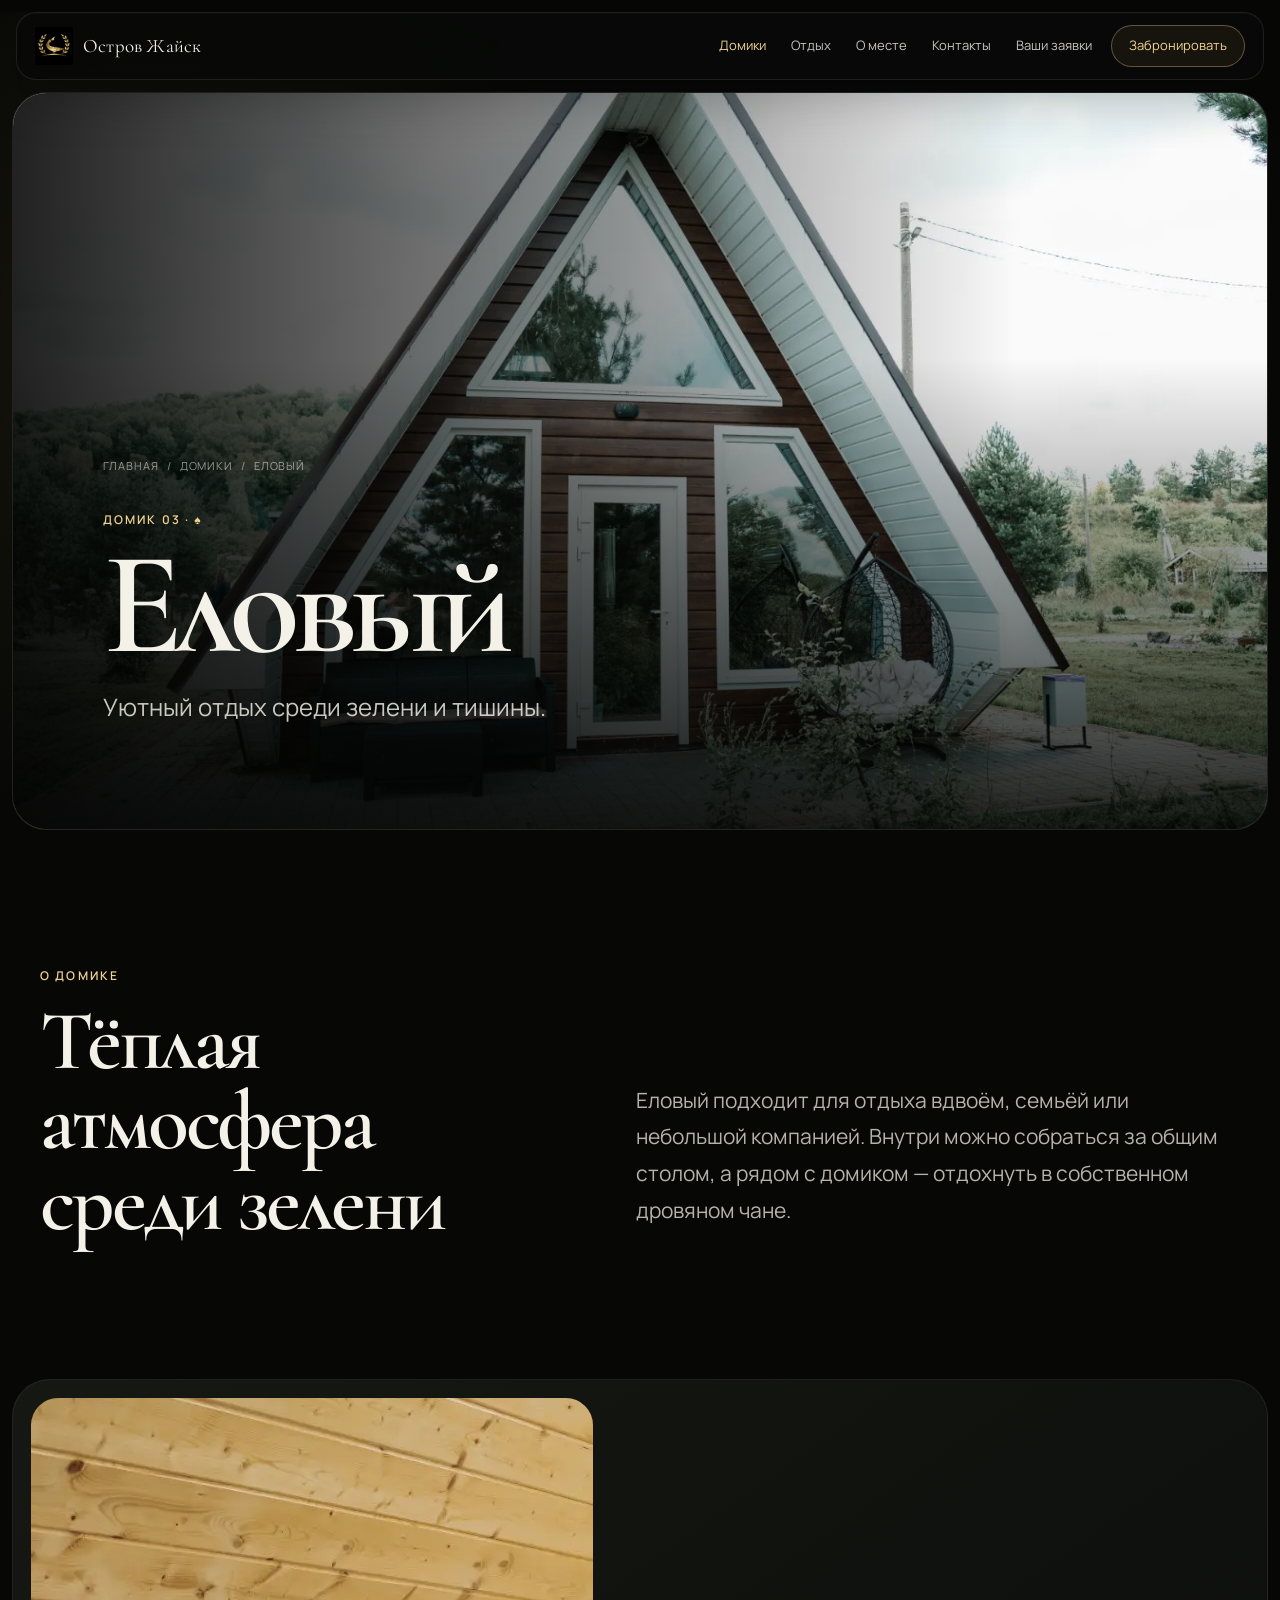
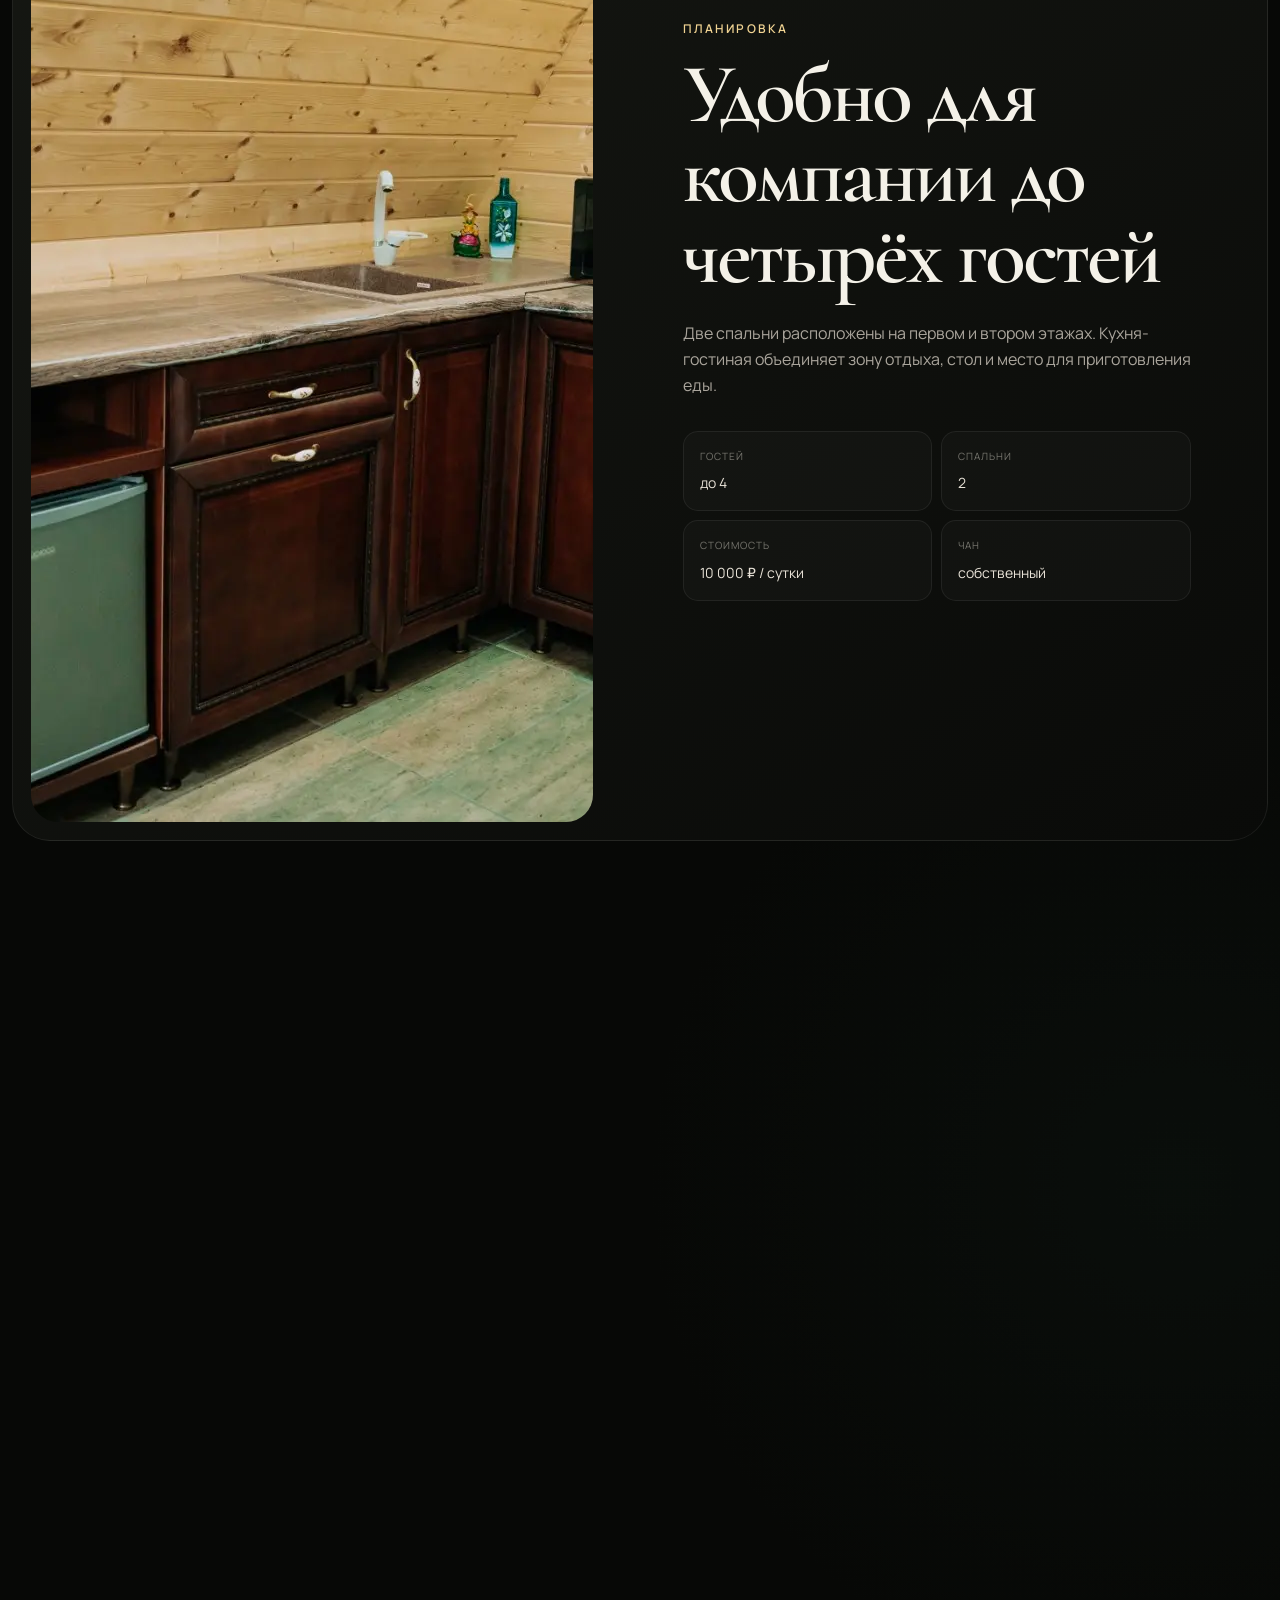
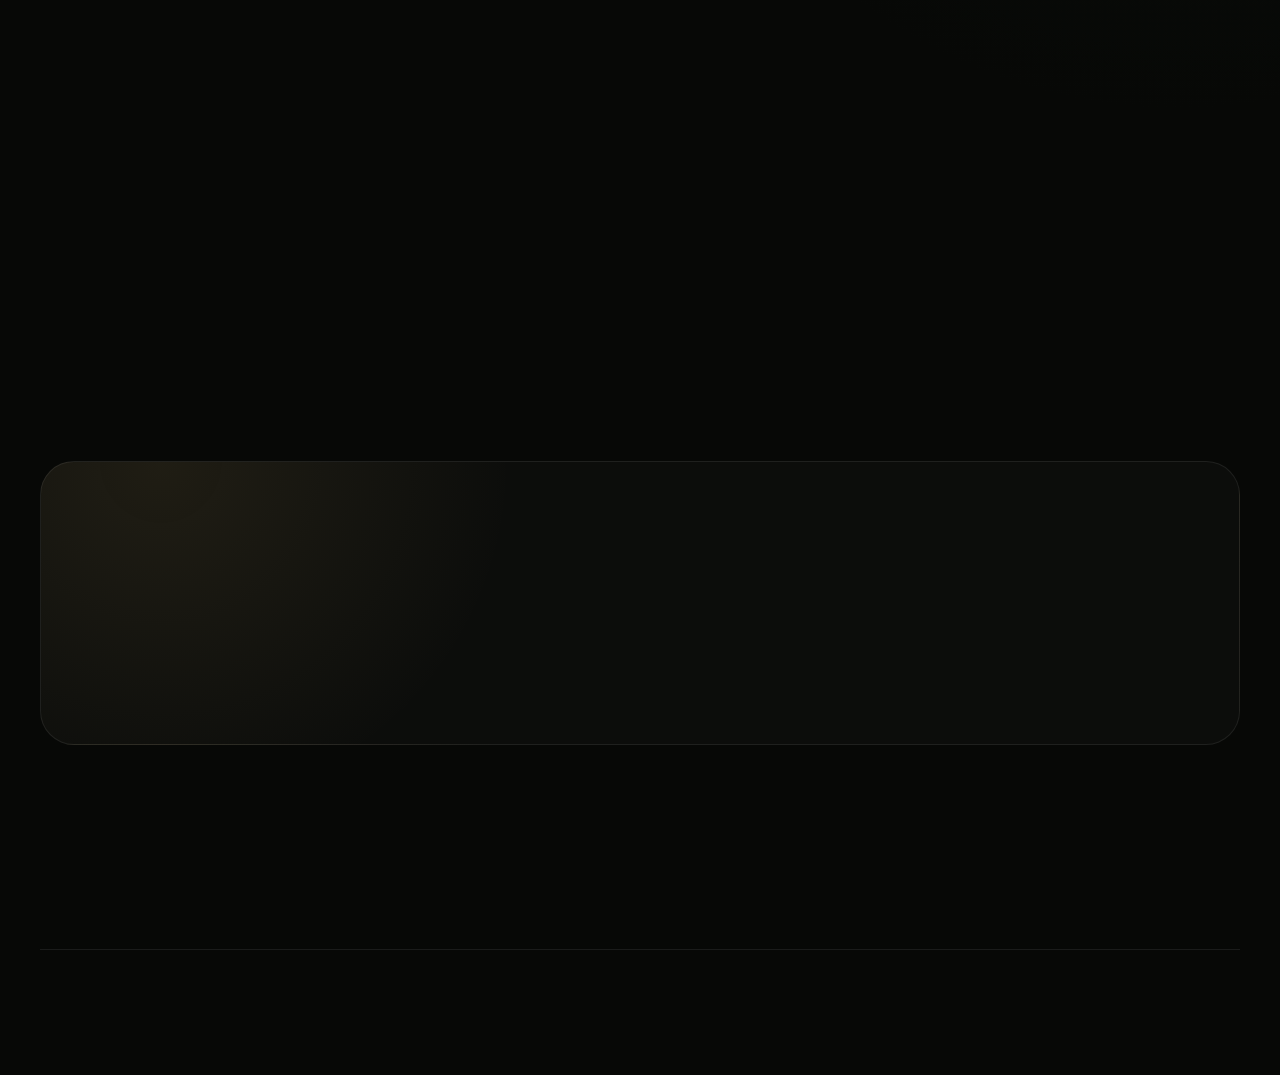
==== house-elovy.html @ b8808593 "Curate final property photo collection" ====
<!DOCTYPE html>
<html lang="ru">

<head>
  <!-- Google Tag Manager -->
  <script>
    (function(w,d,s,l,i){w[l]=w[l]||[];w[l].push({'gtm.start':
    new Date().getTime(),event:'gtm.js'});var f=d.getElementsByTagName(s)[0],
    j=d.createElement(s),dl=l!='dataLayer'?'&l='+l:'';j.async=true;j.src=
    'https://www.googletagmanager.com/gtm.js?id='+i+dl;f.parentNode.insertBefore(j,f);
    })(window,document,'script','dataLayer','GTM-5MGHRWXW');
  </script>
  <!-- End Google Tag Manager -->

  <meta charset="utf-8">
  <meta name="viewport" content="width=device-width, initial-scale=1">
  <meta name="theme-color" content="#070806">
  <meta name="description" content="Домик Еловый в Острове Жайск: фотографии, планировка, оснащение и заявка на бронирование.">
  <meta name="robots" content="index, follow, max-image-preview:large">
  <link rel="canonical" href="https://www.xn--80admnftapige.xn--p1ai/house-elovy.html">
  <link rel="icon" href="favicon.ico" sizes="any">
  <link rel="apple-touch-icon" href="assets/apple-touch-icon.png">
  <meta property="og:locale" content="ru_RU">
  <meta property="og:type" content="website">
  <meta property="og:site_name" content="Остров Жайск">
  <meta property="og:title" content="Домик Еловый — Остров Жайск">
  <meta property="og:description" content="Уютный отдых среди зелени и тишины.">
  <meta property="og:url" content="https://www.xn--80admnftapige.xn--p1ai/house-elovy.html">
  <meta property="og:image" content="https://www.xn--80admnftapige.xn--p1ai/assets/aframe-front-new.webp">
  <script>document.documentElement.classList.add('js');</script>
  <title>Домик Еловый — Остров Жайск</title>
  <link rel="stylesheet" href="styles.css?v=17">
</head>

<body class="house-page house-page-elovy">
  <!-- Google Tag Manager (noscript) -->
  <noscript><iframe src="https://www.googletagmanager.com/ns.html?id=GTM-5MGHRWXW"
    height="0" width="0" style="display:none;visibility:hidden" title="Google Tag Manager"></iframe></noscript>
  <!-- End Google Tag Manager (noscript) -->

  <a class="skip-link" href="#houseContent">Перейти к описанию</a>

  <header class="topbar">
    <a class="brand" href="index.html"><img src="assets/logo.webp" alt=""><span>Остров Жайск</span></a>
    <button class="menu" type="button" aria-label="Открыть меню" aria-expanded="false">☰</button>
    <nav aria-label="Основная навигация">
      <a class="nav-current" href="houses.html" aria-current="page">Домики</a>
      <a href="index.html#rest">Отдых</a>
      <a href="index.html#about">О месте</a>
      <a href="index.html#contacts">Контакты</a>
      <a href="requests.html">Ваши заявки</a>
      <a class="nav-cta" href="index.html?house=Еловый#booking">Забронировать</a>
    </nav>
  </header>

  <main id="houseContent" class="subpage-main">
    <section class="house-detail-hero">
      <img
        src="assets/aframe-front-new.webp"
        alt="Домик A-frame на территории базы отдыха"
        width="1536"
        height="1024"
        decoding="async"
        fetchpriority="high"
      >
      <div class="house-detail-shade"></div>
      <div class="house-detail-heading reveal">
        <nav class="breadcrumbs" aria-label="Хлебные крошки">
          <a href="index.html">Главная</a><span>/</span><a href="houses.html">Домики</a><span>/</span><span>Еловый</span>
        </nav>
        <p class="eyebrow">Домик 03 · ♠</p>
        <h1>Еловый</h1>
        <p>Уютный отдых среди зелени и тишины.</p>
      </div>
    </section>

    <section class="section house-detail-intro reveal">
      <div><p class="eyebrow">О домике</p><h2>Тёплая атмосфера среди зелени</h2></div>
      <p>
        Еловый подходит для отдыха вдвоём, семьёй или небольшой компанией.
        Внутри можно собраться за общим столом, а рядом с домиком — отдохнуть
        в собственном дровяном чане.
      </p>
    </section>

    <section class="section house-detail-layout">
      <img
        class="reveal"
        src="assets/kitchen-new.webp"
        alt="Кухня домика с деревянной отделкой"
        width="1536"
        height="1024"
        loading="lazy"
        decoding="async"
      >
      <div class="reveal">
        <p class="eyebrow">Планировка</p>
        <h2>Удобно для компании до четырёх гостей</h2>
        <p>Две спальни расположены на первом и втором этажах. Кухня-гостиная объединяет зону отдыха, стол и место для приготовления еды.</p>
        <dl class="house-facts">
          <div><dt>Гостей</dt><dd>до 4</dd></div>
          <div><dt>Спальни</dt><dd>2</dd></div>
          <div><dt>Стоимость</dt><dd>10 000 ₽ / сутки</dd></div>
          <div><dt>Чан</dt><dd>собственный</dd></div>
        </dl>
      </div>
    </section>

    <section class="section house-equipment reveal">
      <div class="house-section-heading"><p class="eyebrow">Оснащение</p><h2>Всё необходимое внутри</h2></div>
      <ul class="equipment-grid">
        <li>Душ и туалет</li><li>Горячая вода</li><li>Wi‑Fi</li><li>Телевизор</li>
        <li>Холодильник</li><li>Плита</li><li>Микроволновка</li><li>Посуда и приборы</li>
      </ul>
    </section>

    <section class="section house-mini-gallery reveal" aria-label="Фотографии домика и отдыха">
      <figure><img src="assets/hanging-chair-terrace-new.webp" alt="Подвесное кресло на террасе домика" width="1536" height="1024" loading="lazy" decoding="async"></figure>
      <figure><img src="assets/bathroom-pro.webp" alt="Душ в домике" width="853" height="1280" loading="lazy" decoding="async"></figure>
      <figure><img src="assets/barbecue-pro.webp" alt="Мангальная зона в беседке" width="1536" height="1024" loading="lazy" decoding="async"></figure>
    </section>

    <section class="section house-detail-booking reveal">
      <div><p class="eyebrow">Бронирование</p><h2>Выбрать Еловый</h2><p>Укажите даты — администратор проверит доступность и свяжется с вами.</p></div>
      <a class="button gold" href="index.html?house=Еловый#booking">Оставить заявку</a>
    </section>

    <nav class="section house-next" aria-label="Другие домики">
      <a href="house-oksky.html">← Окский</a>
      <a href="houses.html">Все домики →</a>
    </nav>
  </main>

  <footer>
    <div class="brand"><img src="assets/logo.webp" alt=""><span>Остров Жайск</span></div>
    <a href="tel:+79200540303">+7&nbsp;920&nbsp;054&#8209;03&#8209;03</a>
  </footer>
  <script src="script.js?v=14"></script>
</body>

</html>
---- styles.css ----
@font-face {
  font-family: "Cormorant Garamond";
  font-style: normal;
  font-weight: 400 700;
  font-display: swap;
  src: url("assets/fonts/cormorant-garamond-cyrillic.woff2") format("woff2");
  unicode-range: U+0301, U+0400-045F, U+0490-0491, U+04B0-04B1, U+2116;
}

@font-face {
  font-family: "Cormorant Garamond";
  font-style: normal;
  font-weight: 400 700;
  font-display: swap;
  src: url("assets/fonts/cormorant-garamond-latin.woff2") format("woff2");
  unicode-range: U+0000-00FF, U+0131, U+0152-0153, U+02BB-02BC,
    U+02C6, U+02DA, U+02DC, U+0304, U+0308, U+0329,
    U+2000-206F, U+20AC, U+2122, U+2191, U+2193,
    U+2212, U+2215, U+FEFF, U+FFFD;
}

@font-face {
  font-family: "Manrope";
  font-style: normal;
  font-weight: 400 700;
  font-display: swap;
  src: url("assets/fonts/manrope-cyrillic.woff2") format("woff2");
  unicode-range: U+0301, U+0400-045F, U+0490-0491, U+04B0-04B1, U+2116;
}

@font-face {
  font-family: "Manrope";
  font-style: normal;
  font-weight: 400 700;
  font-display: swap;
  src: url("assets/fonts/manrope-latin.woff2") format("woff2");
  unicode-range: U+0000-00FF, U+0131, U+0152-0153, U+02BB-02BC,
    U+02C6, U+02DA, U+02DC, U+0304, U+0308, U+0329,
    U+2000-206F, U+20AC, U+2122, U+2191, U+2193,
    U+2212, U+2215, U+FEFF, U+FFFD;
}

:root {
  --bg: #070806;
  --bg-soft: #0b0c0a;
  --panel: #11120f;
  --panel-2: #171814;

  --text: #f4f1e8;
  --muted: #aaa89f;

  --gold: #caa75f;
  --gold-light: #f0d392;

  --line: rgba(230, 199, 134, 0.18);

  --max: 1200px;

  --radius: 28px;
}


* {
  box-sizing: border-box;
}


html {
  scroll-behavior: smooth;
  background: var(--bg);
  width: 100%;
  min-width: 0;
}


body {

  margin: 0;

  width: 100%;

  min-width: 0;

  background: var(--bg);

  color: var(--text);

  font-family:
    "Manrope",
    sans-serif;

  line-height: 1.65;

  overflow-x: hidden;

}


main {

  display: block;

  width: 100%;

  min-width: 0;

}


img {

  display: block;

  max-width: 100%;

}


a {

  color: inherit;

  text-decoration: none;

}


button,
input,
select,
textarea {

  font: inherit;

}


/* =========================
   ЗАГОЛОВКИ
   ========================= */


h1,
h2,
h3 {

  margin: 0;

  font-family:
    "Cormorant Garamond",
    serif;

  font-weight: 600;

  line-height: 0.96;

}


h1 {

  font-size:
    clamp(
      64px,
      11vw,
      150px
    );

  letter-spacing:
    -0.045em;

}


h2 {

  font-size:
    clamp(
      44px,
      7vw,
      84px
    );

  letter-spacing:
    -0.035em;

  margin-bottom:
    24px;

}


h3 {

  font-size:
    38px;

}


p {

  margin:
    0 0 18px;

}


.eyebrow {

  margin-bottom:
    15px;

  color:
    var(--gold-light);

  text-transform:
    uppercase;

  letter-spacing:
    0.18em;

  font-size:
    12px;

  font-weight:
    600;

}


/* =========================
   КНОПКИ
   ========================= */


.button {

  display:
    inline-flex;

  justify-content:
    center;

  align-items:
    center;

  min-height:
    52px;

  padding:
    0 26px;

  border:
    1px solid transparent;

  border-radius:
    999px;

  text-transform:
    uppercase;

  letter-spacing:
    0.09em;

  font-size:
    12px;

  font-weight:
    600;

  cursor:
    pointer;

  transition:
    transform 0.25s ease,
    background 0.25s ease,
    border-color 0.25s ease;

}


.button:hover {

  transform:
    translateY(-2px);

}


.button.gold {

  color:
    #090909;

  background:
    linear-gradient(
      135deg,
      var(--gold-light),
      var(--gold)
    );

}


.button.outline {

  border-color:
    rgba(
      213,
      169,
      82,
      0.65
    );

  color:
    var(--gold-light);

}


.button.outline:hover {

  background:
    rgba(
      213,
      169,
      82,
      0.08
    );

}


/* =========================
   ВЕРХНЕЕ МЕНЮ
   ========================= */


.topbar {

  position:
    sticky;

  top:
    0;

  z-index:
    50;

  width:
    100%;

  height:
    76px;

  padding:
    0
    max(
      22px,
      calc(
        (100vw - var(--max)) / 2
      )
    );

  display:
    flex;

  align-items:
    center;

  justify-content:
    space-between;

  gap:
    24px;

  background:
    rgba(
      5,
      5,
      5,
      0.74
    );

  border-bottom:
    1px solid
    rgba(
      255,
      255,
      255,
      0.06
    );

  backdrop-filter:
    blur(18px);

  -webkit-backdrop-filter:
    blur(18px);

}


.brand {

  display:
    flex;

  align-items:
    center;

  gap:
    12px;

  font-family:
    "Cormorant Garamond",
    serif;

  font-size:
    20px;

}


.brand img {

  width:
    42px;

  height:
    42px;

  object-fit:
    contain;

}


.topbar nav {

  display:
    flex;

  align-items:
    center;

  gap:
    27px;

}


.topbar nav a {

  color:
    #d7d2ca;

  font-size:
    13px;

}


.nav-cta {

  padding:
    10px 18px;

  border:
    1px solid
    var(--line);

  border-radius:
    999px;

  color:
    var(--gold-light)
    !important;

}


.menu {

  display:
    none;

  border:
    0;

  background:
    transparent;

  color:
    #fff;

  font-size:
    26px;

}


/* =========================
   БОЛЬШАЯ ФОТОГРАФИЯ
   ========================= */


.hero {

  position:
    relative;

  width:
    100%;

  min-height:
    100vh;

  min-height:
    100svh;

  display:
    flex;

  align-items:
    flex-end;

  overflow:
    hidden;

  isolation:
    isolate;

}


.hero-bg {

  position:
    absolute;

  inset:
    0;

  z-index:
    0;

  background:
    url(
      "assets/aframe-front-new.webp"
    )
    center 56%
    /
    cover
    no-repeat;

  transform:
    none;

}


.hero-shade {

  position:
    absolute;

  inset:
    0;

  z-index:
    1;

  pointer-events:
    none;

  background:

    linear-gradient(
      to top,
      rgba(
        0,
        0,
        0,
        0.94
      )
      0%,

      rgba(
        0,
        0,
        0,
        0.30
      )
      58%,

      rgba(
        0,
        0,
        0,
        0.55
      )
      100%
    ),

    radial-gradient(
      circle at 60% 35%,
      transparent
      0%,

      rgba(
        0,
        0,
        0,
        0.25
      )
      58%,

      rgba(
        0,
        0,
        0,
        0.75
      )
      100%
    );

}


.hero-content {

  position:
    relative;

  z-index:
    2;

  width:
    min(
      var(--max),
      calc(
        100% - 44px
      )
    );

  margin:
    0 auto;

  padding:
    120px 0 90px;

  text-align:
    left;

}


.hero-logo {

  width:
    150px;

  margin-bottom:
    28px;

  filter:
    drop-shadow(
      0
      18px
      40px
      rgba(
        0,
        0,
        0,
        0.45
      )
    );

}


.lead {

  max-width:
    650px;

  margin:
    24px 0 34px;

  color:
    #dedad2;

  font-size:
    clamp(
      17px,
      2vw,
      22px
    );

}


/* =========================
   ОСНОВНЫЕ СЕКЦИИ
   ========================= */


.section {

  width:
    min(
      var(--max),
      calc(
        100% - 44px
      )
    );

  margin:
    0 auto;

  padding:
    120px 0;

}


.section-lead,
.intro > p:not(.eyebrow) {

  max-width:
    800px;

  color:
    #bdb8af;

  font-size:
    18px;

}


.dark {

  width:
    100%;

  max-width:
    none;

  padding-left:
    max(
      22px,
      calc(
        (100vw - var(--max)) / 2
      )
    );

  padding-right:
    max(
      22px,
      calc(
        (100vw - var(--max)) / 2
      )
    );

  background:
    #080808;

}


/* =========================
   ЦИФРЫ
   ========================= */


.facts {

  margin-top:
    55px;

  display:
    grid;

  grid-template-columns:
    repeat(
      4,
      1fr
    );

  border-top:
    1px solid
    var(--line);

  border-bottom:
    1px solid
    var(--line);

}


.facts span {

  padding:
    26px 20px;

  display:
    flex;

  flex-direction:
    column;

  color:
    var(--muted);

  border-right:
    1px solid
    var(--line);

  font-size:
    13px;

}


.facts span:last-child {

  border-right:
    0;

}


.facts b {

  color:
    var(--gold-light);

  font-family:
    "Cormorant Garamond",
    serif;

  font-size:
    30px;

  font-weight:
    600;

}


/* =========================
   КАРТОЧКИ ДОМИКОВ
   ========================= */


.cards {

  margin-top:
    48px;

  display:
    grid;

  grid-template-columns:
    repeat(
      3,
      1fr
    );

  gap:
    20px;

}


.house-card {

  overflow:
    hidden;

  border:
    1px solid
    rgba(
      255,
      255,
      255,
      0.08
    );

  border-radius:
    var(--radius);

  background:
    linear-gradient(
      180deg,
      #141414,
      #0d0d0d
    );

  box-shadow:
    0
    30px
    70px
    rgba(
      0,
      0,
      0,
      0.22
    );

}


.card-photo {

  aspect-ratio:
    4 / 3;

  overflow:
    hidden;

}


.card-photo img {

  width:
    100%;

  height:
    100%;

  object-fit:
    cover;

  transition:
    transform
    0.8s
    cubic-bezier(
      0.2,
      0.75,
      0.2,
      1
    );

}


.house-card:hover
.card-photo img {

  transform:
    scale(1.035);

}


.card-body {

  padding:
    28px;

}


.card-body p,
.card-body li {

  color:
    #aaa59c;

}


.card-body ul {

  padding:
    0;

  margin:
    23px 0;

  list-style:
    none;

}


.card-body li {

  padding:
    7px 0;

  border-bottom:
    1px solid
    rgba(
      255,
      255,
      255,
      0.055
    );

  font-size:
    13px;

}


.symbol {

  color:
    var(--gold);

  font-size:
    24px;

}


.price {

  margin:
    24px 0 20px;

  color:
    var(--gold-light);

  font-size:
    25px;

  font-family:
    "Cormorant Garamond",
    serif;

}


.price small {

  color:
    #888;

  font-family:
    "Manrope",
    sans-serif;

  font-size:
    11px;

}


.photo-note {

  margin-top:
    25px;

  color:
    #706d67;

  font-size:
    12px;

}


/* =========================
   ВНУТРИ ДОМИКА
   ========================= */


.split {

  display:
    grid;

  grid-template-columns:
    1fr 1fr;

  gap:
    70px;

  align-items:
    center;

}


.split > img {

  width:
    100%;

  min-height:
    530px;

  object-fit:
    cover;

  border-radius:
    var(--radius);

}


.amenities {

  display:
    flex;

  flex-wrap:
    wrap;

  gap:
    9px;

  margin-top:
    30px;

}


.amenities span {

  padding:
    10px 13px;

  color:
    #c6c1b8;

  border:
    1px solid
    rgba(
      255,
      255,
      255,
      0.09
    );

  border-radius:
    999px;

  font-size:
    12px;

}


/* =========================
   ОТДЫХ
   ========================= */


.rest {

  width:
    100%;

  max-width:
    none;

  padding-left:
    max(
      22px,
      calc(
        (100vw - var(--max)) / 2
      )
    );

  padding-right:
    max(
      22px,
      calc(
        (100vw - var(--max)) / 2
      )
    );

  background:
    #0a0a0a;

}


.feature-grid {

  display:
    grid;

  grid-template-columns:
    repeat(
      2,
      1fr
    );

  gap:
    20px;

  margin-top:
    48px;

}


.feature-grid article {

  padding-bottom:
    24px;

}


.feature-grid img,
.placeholder {

  width:
    100%;

  aspect-ratio:
    16 / 9;

  object-fit:
    cover;

  margin-bottom:
    20px;

  border-radius:
    var(--radius);

}


.placeholder {

  display:
    grid;

  place-items:
    center;

  background:

    radial-gradient(
      circle at 50% 20%,
      rgba(
        213,
        169,
        82,
        0.13
      ),
      transparent
      45%
    ),

    linear-gradient(
      145deg,
      #181818,
      #0d0d0d
    );

  border:
    1px solid
    rgba(
      255,
      255,
      255,
      0.06
    );

  color:
    rgba(
      213,
      169,
      82,
      0.42
    );

  font-family:
    "Cormorant Garamond",
    serif;

  font-size:
    54px;

  letter-spacing:
    0.15em;

}


.feature-grid h3 {

  font-size:
    34px;

}


.feature-grid p {

  color:
    #99948c;

}


/* =========================
   О МЕСТЕ
   ========================= */


.story {

  text-align:
    center;

  max-width:
    900px;

}


.story p:not(.eyebrow) {

  color:
    #aaa59c;

  font-size:
    18px;

}


/* =========================
   БРОНИРОВАНИЕ
   ========================= */


#booking {

  scroll-margin-top:
    96px;

}


.booking {

  display:
    grid;

  grid-template-columns:
    0.8fr 1.2fr;

  gap:
    75px;

  align-items:
    start;

}


.booking-copy {

  position:
    sticky;

  top:
    120px;

}


.booking-copy p {

  color:
    #aaa59c;

}


.booking-counter {

  display:
    inline-grid;

  gap:
    5px;

  min-width:
    min(100%, 285px);

  margin-top:
    22px;

  padding:
    20px 22px;

  overflow:
    hidden;

  border:
    1px solid rgba(202, 167, 95, 0.2);

  border-radius:
    20px;

  background:
    linear-gradient(
      145deg,
      rgba(202, 167, 95, 0.1),
      rgba(255, 255, 255, 0.025)
    );

  box-shadow:
    inset 0 1px 0 rgba(255, 255, 255, 0.035);

}


.booking-counter-label,
.booking-counter-note {

  color:
    #918d84;

  font-size:
    12px;

  line-height:
    1.45;

}


.booking-counter-label {

  color:
    #c9c4ba;

  font-weight:
    600;

  letter-spacing:
    0.09em;

  text-transform:
    uppercase;

}


.booking-counter strong {

  color:
    var(--gold-light);

  font-family:
    Georgia,
    "Times New Roman",
    serif;

  font-size:
    clamp(38px, 5vw, 52px);

  font-weight:
    400;

  font-variant-numeric:
    tabular-nums;

  letter-spacing:
    -0.035em;

  line-height:
    1;

  transition:
    transform 0.25s ease,
    color 0.25s ease;

}


.booking-counter.is-updated strong {

  color:
    #fff1bd;

  transform:
    translateY(-2px) scale(1.025);

}


/* Золотая гравировка, которая покрывается медной патиной. */
.oxidation-ornament {

  position:
    fixed;

  z-index:
    1200;

  width:
    118px;

  height:
    118px;

  color:
    #e4bd63;

  pointer-events:
    none;

  transform-origin:
    center;

  animation:
    oxidation-bloom 1.15s cubic-bezier(0.2, 0.72, 0.2, 1) forwards;

}


.oxidation-ornament svg {

  width:
    100%;

  height:
    100%;

  overflow:
    visible;

  filter:
    drop-shadow(0 0 8px currentColor);

  transform:
    rotate(-10deg);

  animation:
    oxidation-turn 1.15s ease-out forwards;

}


.oxidation-ring,
.oxidation-leaf,
.oxidation-curl {

  fill:
    none;

  stroke:
    currentColor;

  stroke-linecap:
    round;

  stroke-linejoin:
    round;

  vector-effect:
    non-scaling-stroke;

}


.oxidation-ring {

  stroke-width:
    0.9;

  stroke-dasharray:
    5 5;

}


.oxidation-ring-inner {

  stroke-dasharray:
    2 4;

}


.oxidation-leaf {

  stroke-width:
    1.15;

}


.oxidation-leaf path:first-child {

  fill:
    currentColor;

  fill-opacity:
    0.1;

}


.oxidation-curl {

  stroke-width:
    1.25;

  stroke-dasharray:
    42;

  stroke-dashoffset:
    42;

  animation:
    oxidation-carve 0.75s 0.08s ease-out forwards;

}


.oxidation-core {

  fill:
    currentColor;

}


@keyframes oxidation-bloom {

  0% {
    opacity: 0;
    color: #e8c56f;
    transform: translate(-50%, -50%) scale(0.28);
  }

  28% {
    opacity: 0.92;
    color: #edcf7c;
  }

  62% {
    opacity: 0.82;
    color: #a4a263;
  }

  82% {
    opacity: 0.58;
    color: #4e8b76;
  }

  100% {
    opacity: 0;
    color: #2f7467;
    transform: translate(-50%, -50%) scale(1.18);
  }

}


@keyframes oxidation-turn {

  from {
    transform: rotate(-12deg);
  }

  to {
    transform: rotate(7deg);
  }

}


@keyframes oxidation-carve {

  to {
    stroke-dashoffset: 0;
  }

}


.booking form {

  padding:
    32px;

  border-radius:
    var(--radius);

  background:
    linear-gradient(
      180deg,
      #141414,
      #0d0d0d
    );

  border:
    1px solid
    rgba(
      255,
      255,
      255,
      0.08
    );

}


label {

  display:
    block;

  margin-bottom:
    16px;

  color:
    #c2bdb5;

  font-size:
    12px;

}


input,
select,
textarea {

  width:
    100%;

  margin-top:
    8px;

  padding:
    14px 15px;

  color:
    #fff;

  background:
    #080808;

  border:
    1px solid
    rgba(
      255,
      255,
      255,
      0.12
    );

  border-radius:
    12px;

  outline:
    none;

}


input:focus,
select:focus,
textarea:focus {

  border-color:
    rgba(
      213,
      169,
      82,
      0.75
    );

  box-shadow:
    0
    0
    0
    3px
    rgba(
      213,
      169,
      82,
      0.08
    );

}


@property --field-angle {
  syntax: "<angle>";
  inherits: false;
  initial-value: 0deg;
}


.booking .form-field {
  min-width: 0;
  margin-bottom: 16px;
}


.booking .form-field > label {
  margin: 0 0 8px;
}


.field-frame {
  position: relative;
  display: block;
  min-width: 0;
  padding: 1px;
  border-radius: 15px;
  background: rgba(255, 255, 255, 0.12);
  isolation: isolate;
  transition:
    background 0.28s ease,
    box-shadow 0.28s ease;
}


.field-frame::after {
  content: "";
  position: absolute;
  z-index: 3;
  inset: -1px;
  padding: 2px;
  pointer-events: none;
  border-radius: 16px;
  opacity: 0;
  background:
    conic-gradient(
      from var(--field-angle),
      transparent 0 64%,
      #f0d392 72%,
      #d5a952 79%,
      #6fa893 88%,
      #2f7467 94%,
      transparent 100%
    );
  -webkit-mask:
    linear-gradient(#000 0 0) content-box,
    linear-gradient(#000 0 0);
  -webkit-mask-composite: xor;
  mask-composite: exclude;
}


.field-frame.is-tracing::after {
  animation:
    field-border-trace
    1.05s
    cubic-bezier(0.18, 0.72, 0.22, 1)
    forwards;
}


.field-frame:focus-within {
  background:
    linear-gradient(
      120deg,
      rgba(222, 180, 92, 0.96),
      rgba(47, 116, 103, 0.96)
    );
  box-shadow:
    0 0 0 3px rgba(47, 116, 103, 0.11),
    0 12px 32px rgba(0, 0, 0, 0.16);
}


.booking .field-frame > input,
.booking .field-frame > select,
.booking .field-frame > textarea {
  position: relative;
  z-index: 1;
  margin-top: 0;
  border: 0;
  border-radius: 14px;
  outline: 0;
  box-shadow: none;
  background: #080908;
}


.booking .field-frame > input:focus,
.booking .field-frame > select:focus,
.booking .field-frame > textarea:focus {
  border: 0;
  outline: 0;
  box-shadow: none;
  background: #0a0c0a;
}


.field-frame-date > input {
  padding-right: 62px;
  color-scheme: dark;
  cursor: pointer;
}


.field-frame-date input::-webkit-calendar-picker-indicator {
  width: 0;
  margin: 0;
  padding: 0;
  opacity: 0;
  pointer-events: none;
}


.date-picker-button {
  position: absolute;
  z-index: 4;
  top: 50%;
  right: 7px;
  display: grid;
  width: 40px;
  height: 40px;
  padding: 0;
  place-items: center;
  color: var(--gold-light);
  border: 1px solid rgba(213, 169, 82, 0.22);
  border-radius: 11px;
  background: rgba(213, 169, 82, 0.07);
  transform: translateY(-50%);
  cursor: pointer;
  transition:
    color 0.2s ease,
    border-color 0.2s ease,
    background 0.2s ease;
}


.date-picker-button:hover,
.date-picker-button:focus-visible {
  color: #a8d5c5;
  border-color: rgba(87, 155, 132, 0.55);
  background: rgba(47, 116, 103, 0.17);
  outline: none;
}


.date-picker-icon {
  position: relative;
  display: block;
  width: 17px;
  height: 16px;
  border: 1.5px solid currentColor;
  border-radius: 4px;
}


.date-picker-icon::before {
  content: "";
  position: absolute;
  top: 4px;
  right: -1.5px;
  left: -1.5px;
  border-top: 1.5px solid currentColor;
}


.date-picker-icon::after {
  content: "";
  position: absolute;
  top: -4px;
  left: 3px;
  width: 7px;
  height: 5px;
  border-right: 1.5px solid currentColor;
  border-left: 1.5px solid currentColor;
}


@keyframes field-border-trace {
  0% {
    --field-angle: 0deg;
    opacity: 0;
  }

  14% {
    opacity: 1;
  }

  82% {
    opacity: 1;
  }

  100% {
    --field-angle: 360deg;
    opacity: 0;
  }
}


.form-row {

  display:
    grid;

  grid-template-columns:
    1fr 1fr;

  gap:
    14px;

}


.total {

  display:
    grid;

  grid-template-columns:
    1fr auto;

  align-items:
    end;

  margin:
    23px 0;

  padding:
    19px 0;

  border-top:
    1px solid
    var(--line);

  border-bottom:
    1px solid
    var(--line);

}


.total span {

  color:
    #aaa59c;

}


.total strong {

  color:
    var(--gold-light);

  font-size:
    27px;

}


.total small {

  grid-column:
    2;

  color:
    #777;

  text-align:
    right;

}


.booking .button {

  width:
    100%;

}


.status {

  min-height:
    20px;

  margin:
    16px 0 0;

  color:
    #c7c2b8;

  font-size:
    13px;

}


.status a {

  color:
    var(--gold-light);

}


/* =========================
   КОНТАКТЫ
   ========================= */


.contacts {

  text-align:
    center;

}


.phone {

  display:
    inline-block;

  margin:
    15px 0;

  color:
    var(--gold-light);

  font-family:
    "Cormorant Garamond",
    serif;

  font-size:
    clamp(
      32px,
      5vw,
      58px
    );

}


.muted {

  color:
    #777;

}


/* =========================
   ПОДВАЛ
   ========================= */


footer {

  width:
    min(
      var(--max),
      calc(
        100% - 44px
      )
    );

  margin:
    0 auto;

  padding:
    35px 0 55px;

  display:
    flex;

  align-items:
    center;

  justify-content:
    space-between;

  border-top:
    1px solid
    rgba(
      255,
      255,
      255,
      0.08
    );

  color:
    #777;

}


/* =========================
   ПОЯВЛЕНИЕ ИЗ ТЕМНОТЫ
   ========================= */


.js .reveal {

  opacity:
    0;

  transform:
    translateY(34px);

  transition:

    opacity
    1s
    cubic-bezier(
      0.2,
      0.75,
      0.2,
      1
    ),

    transform
    0.8s
    cubic-bezier(
      0.2,
      0.75,
      0.2,
      1
    );

}


.js .reveal.is-visible {

  opacity:
    1;

  transform:
    translateY(0);

}


/* =========================
   МОБИЛЬНАЯ ВЕРСИЯ
   ========================= */


@media
(max-width: 900px) {


  .topbar nav {

    position:
      absolute;

    top:
      76px;

    left:
      0;

    right:
      0;

    padding:
      22px;

    display:
      none;

    flex-direction:
      column;

    align-items:
      stretch;

    background:
      rgba(
        5,
        5,
        5,
        0.97
      );

    border-bottom:
      1px solid
      rgba(
        255,
        255,
        255,
        0.08
      );

  }


  .topbar nav.open {

    display:
      flex;

  }


  .menu {

    display:
      block;

  }


  .hero-content {

    padding-bottom:
      70px;

  }


  .facts {

    grid-template-columns:
      1fr 1fr;

  }


  .facts span:nth-child(2) {

    border-right:
      0;

  }


  .facts span:nth-child(-n+2) {

    border-bottom:
      1px solid
      var(--line);

  }


  .cards {

    grid-template-columns:
      1fr;

  }


  .split,
  .booking {

    grid-template-columns:
      1fr;

    gap:
      40px;

  }


  .split > img {

    min-height:
      0;

  }


  .booking-copy {

    position:
      static;

  }


  .feature-grid {

    grid-template-columns:
      1fr;

  }

}


/* =========================
   ТЕЛЕФОН
   ========================= */


@media
(max-width: 600px) {


  .section {

    width:
      min(
        calc(
          100% - 30px
        ),
        var(--max)
      );

    padding:
      82px 0;

  }


  .dark,
  .rest {

    padding-left:
      15px;

    padding-right:
      15px;

  }


  .hero-content {

    width:
      calc(
        100% - 30px
      );

  }


  .hero-logo {

    width:
      112px;

  }


  h1 {

    font-size:
      clamp(
        52px,
        16vw,
        72px
      );

  }


  h2 {

    font-size:
      clamp(
        38px,
        12vw,
        48px
      );

  }


  .facts {

    grid-template-columns:
      1fr 1fr;

  }


  .facts span {

    padding:
      20px 12px;

  }


  .card-body {

    padding:
      24px 20px;

  }


  .form-row {

    grid-template-columns:
      1fr;

    gap:
      0;

  }


  .booking form {

    padding:
      22px 18px;

  }


  footer {

    width:
      calc(
        100% - 30px
      );

    gap:
      20px;

    flex-wrap:
      wrap;

  }

}


/* =========================
   ВАШИ ЗАЯВКИ
   ========================= */


.nav-current {

  color:
    var(--gold-light)
    !important;

}


.requests-page {

  min-height:
    100vh;

  background:
    radial-gradient(
      circle at 50% 0%,
      rgba(213, 169, 82, 0.08),
      transparent 34%
    ),
    var(--bg);

}


.requests-main {

  min-height:
    calc(100vh - 76px);

}


.requests-section {

  padding-top:
    clamp(72px, 10vw, 128px);

}


.requests-heading {

  max-width:
    820px;

}


.requests-page h1 {

  margin-bottom:
    26px;

  font-size:
    clamp(56px, 10vw, 108px);

}


.requests-lead {

  max-width:
    720px;

  color:
    #bdb8af;

  font-size:
    clamp(16px, 2vw, 20px);

}


.requests-list {

  display:
    grid;

  gap:
    20px;

  margin-top:
    48px;

}


.request-card,
.requests-empty {

  padding:
    clamp(24px, 4vw, 40px);

  border:
    1px solid
    rgba(255, 255, 255, 0.08);

  border-radius:
    var(--radius);

  background:
    linear-gradient(
      145deg,
      rgba(22, 22, 22, 0.98),
      rgba(11, 11, 11, 0.98)
    );

  box-shadow:
    0 30px 70px
    rgba(0, 0, 0, 0.22);

}


.request-card-head {

  display:
    flex;

  align-items:
    center;

  justify-content:
    space-between;

  gap:
    20px;

  margin-bottom:
    24px;

}


.request-card-head time {

  color:
    #77736c;

  font-size:
    12px;

}


.request-status {

  display:
    inline-flex;

  align-items:
    center;

  gap:
    9px;

  color:
    var(--gold-light);

  text-transform:
    uppercase;

  letter-spacing:
    0.12em;

  font-size:
    11px;

}


.request-status-dot {

  width:
    8px;

  height:
    8px;

  border-radius:
    50%;

  background:
    var(--gold);

  box-shadow:
    0 0 18px
    rgba(213, 169, 82, 0.78);

}


.request-card h2,
.requests-empty h2 {

  margin-bottom:
    24px;

  font-size:
    clamp(38px, 6vw, 58px);

}


.request-details {

  display:
    grid;

  grid-template-columns:
    repeat(4, minmax(0, 1fr));

  gap:
    10px;

  margin:
    0;

}


.request-details div {

  min-width:
    0;

  padding:
    16px;

  border:
    1px solid
    rgba(255, 255, 255, 0.06);

  border-radius:
    14px;

  background:
    rgba(255, 255, 255, 0.025);

}


.request-details dt {

  margin-bottom:
    7px;

  color:
    #77736c;

  text-transform:
    uppercase;

  letter-spacing:
    0.1em;

  font-size:
    10px;

}


.request-details dd {

  margin:
    0;

  color:
    #e7e1d7;

  font-size:
    14px;

  overflow-wrap:
    anywhere;

}


.request-note {

  margin:
    24px 0 0;

  padding-top:
    22px;

  border-top:
    1px solid
    rgba(255, 255, 255, 0.07);

  color:
    #bdb8af;

}


.requests-empty {

  text-align:
    center;

}


.requests-empty p {

  max-width:
    560px;

  margin:
    0 auto 28px;

  color:
    #aaa59c;

}


.requests-noscript {

  margin-top:
    28px;

  color:
    #aaa59c;

}


@media
(max-width: 900px) {

  .request-details {

    grid-template-columns:
      repeat(2, minmax(0, 1fr));

  }

}


@media
(max-width: 600px) {

  .requests-section {

    padding-top:
      64px;

  }


  .requests-list {

    margin-top:
      34px;

  }


  .request-card-head {

    align-items:
      flex-start;

    flex-direction:
      column;

    gap:
      8px;

  }


  .request-details {

    grid-template-columns:
      1fr;

  }

}


/* =========================
   ЕСЛИ АНИМАЦИИ ОТКЛЮЧЕНЫ
   ========================= */


@media
(prefers-reduced-motion: reduce) {


  html {

    scroll-behavior:
      auto;

  }


  .js .reveal {
    opacity: 1;
    transform: none;
    filter: none;
    transition: none;
  }

  .js .reveal.is-visible {
    opacity: 1;
  }

  }

/* =========================
   СОВРЕМЕННОЕ ОБНОВЛЕНИЕ
   ========================= */


::selection {
  color: #080806;
  background: var(--gold-light);
}


body {
  background:
    radial-gradient(
      circle at 10% 18%,
      rgba(202, 167, 95, 0.055),
      transparent 24rem
    ),
    radial-gradient(
      circle at 92% 68%,
      rgba(93, 113, 76, 0.07),
      transparent 30rem
    ),
    var(--bg);
}


main > .section,
footer {
  content-visibility: auto;
  contain-intrinsic-size: auto 900px;
}


.skip-link {
  position: fixed;
  z-index: 1000;
  top: 12px;
  left: 12px;
  padding: 11px 16px;
  color: #090a07;
  background: var(--gold-light);
  border-radius: 999px;
  font-size: 12px;
  font-weight: 700;
  transform: translateY(-160%);
  transition: transform 0.2s ease;
}


.skip-link:focus {
  transform: translateY(0);
}


:focus-visible {
  outline: 2px solid var(--gold-light);
  outline-offset: 4px;
}


.topbar {
  top: 12px;
  width: min(calc(100% - 24px), calc(var(--max) + 48px));
  height: 68px;
  margin: 12px auto 0;
  padding: 0 18px;
  border: 1px solid rgba(255, 255, 255, 0.09);
  border-radius: 20px;
  background: rgba(9, 10, 8, 0.76);
  box-shadow:
    0 18px 50px rgba(0, 0, 0, 0.24),
    inset 0 1px 0 rgba(255, 255, 255, 0.025);
  backdrop-filter: blur(22px) saturate(125%);
  -webkit-backdrop-filter: blur(22px) saturate(125%);
}


.topbar .brand {
  gap: 10px;
  white-space: nowrap;
}


.topbar .brand img {
  width: 38px;
  height: 38px;
}


.topbar .brand span {
  font-size: 19px;
  letter-spacing: 0.01em;
}


.topbar nav {
  gap: 3px;
}


.topbar nav a {
  padding: 9px 11px;
  border-radius: 999px;
  color: #c7c5bd;
  transition:
    color 0.2s ease,
    background 0.2s ease;
}


.topbar nav a:hover {
  color: #fffaf0;
  background: rgba(255, 255, 255, 0.055);
}


.topbar .nav-cta {
  margin-left: 5px;
  padding-inline: 17px;
  border-color: rgba(240, 211, 146, 0.34);
  background: rgba(202, 167, 95, 0.08);
}


.hero {
  width: min(calc(100% - 24px), 1500px);
  min-height: calc(100svh - 104px);
  margin: 12px auto 0;
  border: 1px solid rgba(255, 255, 255, 0.07);
  border-radius: 34px;
  box-shadow: 0 34px 100px rgba(0, 0, 0, 0.32);
}


.hero::after {
  content: "";
  position: absolute;
  inset: 0;
  z-index: 3;
  pointer-events: none;
  border-radius: inherit;
  box-shadow: inset 0 0 0 1px rgba(255, 255, 255, 0.025);
}


.hero-shade {
  background:
    linear-gradient(
      90deg,
      rgba(4, 5, 4, 0.9) 0%,
      rgba(4, 5, 4, 0.52) 45%,
      rgba(4, 5, 4, 0.12) 74%
    ),
    linear-gradient(
      to top,
      rgba(2, 3, 2, 0.82) 0%,
      transparent 62%
    );
}


.hero-content {
  width: min(calc(100% - 64px), var(--max));
  padding: 110px 0 72px;
}


.hero-logo {
  width: 124px;
  margin-bottom: 24px;
}


.hero h1 {
  max-width: 820px;
  text-wrap: balance;
}


.lead {
  max-width: 540px;
  color: rgba(244, 241, 232, 0.82);
  text-wrap: balance;
}


.button {
  min-height: 54px;
  padding-inline: 27px;
  border-radius: 16px;
  letter-spacing: 0.075em;
  box-shadow: none;
  transition:
    transform 0.25s ease,
    box-shadow 0.25s ease,
    background 0.25s ease,
    border-color 0.25s ease;
}


.button:hover {
  transform: translateY(-2px);
}


.button.gold {
  background:
    linear-gradient(135deg, #f4dda6, #c29b50);
  box-shadow: 0 14px 34px rgba(194, 155, 80, 0.16);
}


.button.gold:hover {
  box-shadow: 0 18px 42px rgba(194, 155, 80, 0.24);
}


.section {
  padding: 136px 0;
}


.intro.section {
  display: grid;
  grid-template-columns: minmax(0, 0.82fr) minmax(0, 1.18fr);
  column-gap: clamp(44px, 8vw, 110px);
  align-items: end;
}


.intro.section .eyebrow,
.intro.section h2 {
  grid-column: 1;
}


.intro.section .section-lead {
  grid-column: 2;
  grid-row: 1 / span 2;
  align-self: end;
  margin-bottom: 26px;
}


.intro.section .facts {
  grid-column: 1 / -1;
}


.facts {
  gap: 10px;
  border: 0;
}


.facts span {
  min-height: 116px;
  justify-content: center;
  padding: 22px;
  border: 1px solid rgba(255, 255, 255, 0.065);
  border-radius: 20px;
  background:
    linear-gradient(145deg, rgba(255, 255, 255, 0.038), rgba(255, 255, 255, 0.012));
}


.facts span:last-child {
  border-right: 1px solid rgba(255, 255, 255, 0.065);
}


.facts b {
  margin-bottom: 2px;
  font-size: 34px;
}


.dark,
.rest {
  position: relative;
  border-top: 1px solid rgba(255, 255, 255, 0.055);
  border-bottom: 1px solid rgba(255, 255, 255, 0.055);
  background:
    radial-gradient(circle at 82% 8%, rgba(202, 167, 95, 0.06), transparent 28rem),
    #090a08;
}


.cards {
  gap: 16px;
}


.house-card {
  position: relative;
  border-color: rgba(255, 255, 255, 0.075);
  border-radius: 30px;
  background:
    linear-gradient(160deg, rgba(25, 27, 22, 0.98), rgba(12, 13, 11, 0.98));
  box-shadow: 0 24px 70px rgba(0, 0, 0, 0.2);
  transition:
    border-color 0.3s ease,
    box-shadow 0.3s ease;
}


.house-card:hover {
  border-color: rgba(240, 211, 146, 0.22);
  box-shadow: 0 34px 90px rgba(0, 0, 0, 0.3);
}


.card-photo {
  margin: 10px 10px 0;
  aspect-ratio: 5 / 4;
  border-radius: 21px;
}


.card-body {
  padding: 28px 30px 30px;
}


.card-body h3 {
  margin-top: 4px;
  font-size: clamp(38px, 4vw, 48px);
}


.card-body li {
  display: flex;
  align-items: center;
  gap: 8px;
  border-bottom-color: rgba(255, 255, 255, 0.045);
}


.card-body li::before {
  content: "";
  width: 4px;
  height: 4px;
  flex: 0 0 auto;
  border-radius: 50%;
  background: var(--gold);
}


.split.section {
  width: min(calc(100% - 24px), calc(var(--max) + 84px));
  margin-block: 72px;
  padding: 18px 18px 18px clamp(34px, 6vw, 78px);
  gap: clamp(38px, 7vw, 90px);
  border: 1px solid rgba(255, 255, 255, 0.075);
  border-radius: 38px;
  background:
    linear-gradient(145deg, rgba(23, 25, 20, 0.94), rgba(10, 11, 9, 0.96));
  box-shadow: 0 34px 100px rgba(0, 0, 0, 0.22);
}


.split > div {
  padding-block: 34px;
}


.split > img {
  min-height: 600px;
  border-radius: 27px;
}


.amenities {
  gap: 7px;
}


.amenities span {
  border-color: rgba(255, 255, 255, 0.075);
  background: rgba(255, 255, 255, 0.025);
}


.feature-grid {
  grid-template-columns: minmax(0, 1.28fr) minmax(280px, 0.72fr);
  grid-template-rows: repeat(3, auto);
  gap: 0 clamp(36px, 7vw, 96px);
  align-items: stretch;
}


.feature-grid article {
  padding-bottom: 0;
}


.feature-grid article:first-child {
  grid-row: 1 / 4;
  padding: 12px 12px 30px;
  border: 1px solid rgba(255, 255, 255, 0.075);
  border-radius: 30px;
  background: rgba(255, 255, 255, 0.025);
}


.feature-grid article:first-child h3,
.feature-grid article:first-child p {
  margin-inline: 18px;
}


.feature-grid article:not(:first-child) {
  display: flex;
  flex-direction: column;
  justify-content: center;
  min-height: 176px;
  padding: 26px 4px;
  border-top: 1px solid rgba(255, 255, 255, 0.08);
}


.feature-grid article:not(:first-child) .placeholder {
  display: none;
}


.feature-grid img {
  aspect-ratio: 4 / 3;
  margin-bottom: 26px;
  border-radius: 21px;
}


.feature-grid h3 {
  margin-bottom: 9px;
  font-size: clamp(32px, 4vw, 42px);
}


.feature-grid p {
  max-width: 540px;
  margin-bottom: 0;
}


.feature-grid article.feature-compact {
  display: grid;
  grid-template-columns: clamp(112px, 13vw, 164px) minmax(0, 1fr);
  gap: clamp(16px, 2.5vw, 25px);
  align-items: center;
  justify-content: initial;
  min-height: 182px;
  padding: 22px 4px;
}


.feature-grid article.feature-compact > img {
  width: 100%;
  height: 128px;
  margin: 0;
  object-fit: cover;
  border-radius: 18px;
}


.feature-grid article.feature-compact h3 {
  font-size: clamp(28px, 3vw, 38px);
}


.feature-grid article.feature-compact p {
  color: #aaa59c;
  font-size: 14px;
  line-height: 1.65;
}


.photo-story {
  width: min(calc(100% - 24px), calc(var(--max) + 84px));
  padding-block: 132px;
}


.photo-story-heading {
  display: grid;
  grid-template-columns: minmax(0, 0.9fr) minmax(0, 1.1fr);
  align-items: end;
  gap: clamp(36px, 8vw, 112px);
  margin-bottom: 42px;
}


.photo-story-heading h2,
.photo-story-heading p {
  margin-bottom: 0;
}


.photo-story-heading > p {
  color: #aaa59c;
  font-size: clamp(16px, 1.8vw, 20px);
  line-height: 1.75;
}


.photo-story-grid {
  display: grid;
  grid-template-columns: repeat(3, minmax(0, 1fr));
  gap: 12px;
}


.photo-story-grid figure {
  position: relative;
  height: clamp(360px, 38vw, 520px);
  margin: 0;
  overflow: hidden;
  border: 1px solid rgba(255, 255, 255, 0.075);
  border-radius: 26px;
  background: #10110e;
}


.photo-story-grid .photo-story-wide {
  grid-column: 1 / -1;
  height: clamp(380px, 48vw, 650px);
}


.photo-story-grid figure::after {
  content: "";
  position: absolute;
  inset: 45% 0 0;
  z-index: 1;
  pointer-events: none;
  background: linear-gradient(to top, rgba(2, 3, 2, 0.82), transparent);
}


.photo-story-grid img {
  width: 100%;
  height: 100%;
  object-fit: cover;
  transition: transform 0.7s ease;
}


.photo-story-grid .photo-story-wide img {
  object-position: center 54%;
}


.photo-story-grid figure:nth-child(2) img {
  object-position: center 42%;
}


.photo-story-grid figure:hover img {
  transform: scale(1.025);
}


.photo-story-grid figcaption {
  position: absolute;
  z-index: 2;
  right: 24px;
  bottom: 22px;
  left: 24px;
  color: rgba(244, 241, 232, 0.9);
  font-size: 12px;
  letter-spacing: 0.08em;
  text-transform: uppercase;
}


.story {
  max-width: 980px;
  padding-block: 150px;
}


.story::before {
  content: "";
  display: block;
  width: 54px;
  height: 1px;
  margin: 0 auto 34px;
  background: var(--gold);
}


.booking.section {
  width: min(calc(100% - 24px), calc(var(--max) + 84px));
  margin-block: 72px;
  padding: clamp(28px, 5vw, 68px);
  gap: clamp(42px, 7vw, 90px);
  border: 1px solid rgba(255, 255, 255, 0.075);
  border-radius: 38px;
  background:
    radial-gradient(circle at 8% 8%, rgba(202, 167, 95, 0.08), transparent 22rem),
    linear-gradient(145deg, rgba(22, 24, 19, 0.97), rgba(9, 10, 8, 0.98));
  box-shadow: 0 34px 100px rgba(0, 0, 0, 0.24);
}


.booking form {
  padding: clamp(22px, 4vw, 38px);
  border-color: rgba(255, 255, 255, 0.075);
  border-radius: 27px;
  background: rgba(5, 6, 5, 0.48);
  box-shadow: inset 0 1px 0 rgba(255, 255, 255, 0.025);
}


input,
select,
textarea {
  min-height: 52px;
  border-color: rgba(255, 255, 255, 0.1);
  border-radius: 14px;
  background: rgba(5, 6, 5, 0.76);
  transition:
    border-color 0.2s ease,
    background 0.2s ease,
    box-shadow 0.2s ease;
}


textarea {
  min-height: 104px;
  resize: vertical;
}


input:hover,
select:hover,
textarea:hover {
  border-color: rgba(255, 255, 255, 0.18);
}


.total {
  padding: 18px;
  border: 1px solid rgba(255, 255, 255, 0.07);
  border-radius: 16px;
  background: rgba(255, 255, 255, 0.024);
}


@media (min-width: 901px) {
  .booking.section {
    grid-template-columns: minmax(300px, 0.72fr) minmax(560px, 1.28fr);
  }

  .booking form {
    width: 100%;
    max-width: 720px;
    justify-self: end;
  }

  .booking .form-row {
    gap: 18px;
  }
}


.contacts {
  width: min(calc(100% - 24px), var(--max));
  margin-block: 72px;
  padding: clamp(74px, 10vw, 128px) 24px;
  border: 1px solid rgba(255, 255, 255, 0.07);
  border-radius: 38px;
  background:
    radial-gradient(circle at 50% 0%, rgba(202, 167, 95, 0.09), transparent 28rem),
    rgba(255, 255, 255, 0.018);
}


.phone {
  transition: color 0.2s ease;
}


.phone:hover {
  color: #fff0c7;
}


footer {
  padding-top: 28px;
}


.requests-page {
  background:
    radial-gradient(circle at 20% 4%, rgba(202, 167, 95, 0.08), transparent 26rem),
    var(--bg);
}


.requests-section {
  padding-top: clamp(92px, 12vw, 150px);
}


.request-card,
.requests-empty {
  border-color: rgba(255, 255, 255, 0.075);
  border-radius: 30px;
  background:
    linear-gradient(145deg, rgba(23, 25, 20, 0.96), rgba(10, 11, 9, 0.98));
  box-shadow: 0 30px 90px rgba(0, 0, 0, 0.22);
}


.request-details div {
  border-color: rgba(255, 255, 255, 0.065);
  border-radius: 16px;
  background: rgba(255, 255, 255, 0.022);
}


@media (max-width: 900px) {
  .topbar {
    top: 8px;
    width: calc(100% - 16px);
    height: 64px;
    margin-top: 8px;
    padding-inline: 14px;
    border-radius: 18px;
  }

  .topbar nav {
    position: fixed;
    top: 80px;
    left: 8px;
    right: 8px;
    padding: 10px;
    gap: 3px;
    border: 1px solid rgba(255, 255, 255, 0.09);
    border-radius: 20px;
    background: rgba(9, 10, 8, 0.96);
    box-shadow: 0 26px 70px rgba(0, 0, 0, 0.38);
    backdrop-filter: blur(24px);
    -webkit-backdrop-filter: blur(24px);
  }

  .topbar nav a {
    padding: 12px 14px;
  }

  .topbar .nav-cta {
    margin: 4px 0 0;
    text-align: center;
  }

  .hero {
    width: calc(100% - 16px);
    min-height: calc(100svh - 88px);
    margin-top: 8px;
    border-radius: 26px;
  }

  .hero-content {
    width: calc(100% - 36px);
    padding: 100px 0 48px;
  }

  .hero-shade {
    background:
      linear-gradient(
        to top,
        rgba(2, 3, 2, 0.92) 0%,
        rgba(2, 3, 2, 0.42) 58%,
        rgba(2, 3, 2, 0.2) 100%
      );
  }

  .intro.section {
    grid-template-columns: 1fr;
  }

  .intro.section .eyebrow,
  .intro.section h2,
  .intro.section .section-lead,
  .intro.section .facts {
    grid-column: 1;
    grid-row: auto;
  }

  .intro.section .section-lead {
    margin-top: 4px;
  }

  .facts span:nth-child(2),
  .facts span:nth-child(-n+2) {
    border: 1px solid rgba(255, 255, 255, 0.065);
  }

  .split.section,
  .booking.section {
    width: calc(100% - 16px);
    margin-block: 50px;
    padding: 22px;
    border-radius: 30px;
  }

  .split > div {
    padding: 22px 8px 0;
  }

  .split > img {
    min-height: 0;
    max-height: 680px;
  }

  .feature-grid {
    grid-template-columns: 1fr;
    grid-template-rows: auto;
    gap: 14px;
  }

  .feature-grid article:first-child {
    grid-row: auto;
    margin-bottom: 12px;
  }

  .feature-grid article:not(:first-child) {
    min-height: 0;
    padding: 24px 4px;
  }

  .photo-story-heading {
    grid-template-columns: 1fr;
    gap: 18px;
  }
}


@media (max-width: 600px) {
  .topbar .brand img {
    width: 35px;
    height: 35px;
  }

  .topbar .brand span {
    font-size: 17px;
  }

  .menu {
    width: 44px;
    height: 44px;
    border: 1px solid rgba(255, 255, 255, 0.08);
    border-radius: 14px;
    font-size: 23px;
  }

  .hero {
    min-height: 82svh;
  }

  .hero-logo {
    width: 92px;
  }

  .section {
    width: calc(100% - 32px);
    padding-block: 92px;
  }

  .dark,
  .rest {
    padding-inline: 16px;
  }

  .facts {
    gap: 8px;
  }

  .facts span {
    min-height: 100px;
    padding: 16px;
    border-radius: 17px;
  }

  .cards {
    gap: 14px;
  }

  .house-card,
  .feature-grid article:first-child,
  .request-card,
  .requests-empty {
    border-radius: 24px;
  }

  .card-photo,
  .feature-grid img {
    border-radius: 17px;
  }

  .feature-grid article.feature-compact {
    grid-template-columns: 108px minmax(0, 1fr);
    gap: 14px;
    padding: 18px 2px;
  }

  .feature-grid article.feature-compact > img {
    height: 98px;
    border-radius: 15px;
  }

  .feature-grid article.feature-compact h3 {
    font-size: 27px;
  }

  .feature-grid article.feature-compact p {
    font-size: 13px;
    line-height: 1.55;
  }

  .card-body {
    padding: 24px 22px 26px;
  }

  .story {
    padding-block: 105px;
  }

  .photo-story {
    width: calc(100% - 16px);
    padding-block: 92px;
  }

  .photo-story-heading {
    padding-inline: 8px;
  }

  .photo-story-grid {
    grid-template-columns: 1fr;
    gap: 8px;
  }

  .photo-story-grid .photo-story-wide {
    grid-column: auto;
    height: 330px;
  }

  .photo-story-grid figure {
    height: 430px;
    border-radius: 22px;
  }

  .photo-story-grid figcaption {
    right: 18px;
    bottom: 18px;
    left: 18px;
  }

  .booking.section {
    padding: 18px;
  }

  .booking form {
    padding: 20px 16px;
    border-radius: 22px;
  }

  .booking-counter {
    width: 100%;
  }

  .contacts {
    width: calc(100% - 16px);
    margin-block: 48px;
    padding: 82px 18px;
    border-radius: 30px;
  }

  .request-details {
    gap: 8px;
  }
}

/* КОНЕЦ СОВРЕМЕННОГО ОБНОВЛЕНИЯ */


/* =========================
   КАТАЛОГ И СТРАНИЦЫ ДОМИКОВ
   ========================= */

[hidden] {
  display: none !important;
}

.form-privacy-note {
  margin: -3px 0 20px;
  color: #77766f;
  font-size: 11px;
  line-height: 1.55;
}

.home-houses-lead {
  max-width: 720px;
  color: #aaa59c;
}

.subpage-main {
  min-height: 75vh;
}

.houses-page,
.house-page {
  background:
    radial-gradient(circle at 12% 8%, rgba(202, 167, 95, 0.075), transparent 30rem),
    radial-gradient(circle at 92% 65%, rgba(52, 114, 91, 0.055), transparent 34rem),
    var(--bg);
}

.catalog-hero {
  max-width: 920px;
  padding-top: clamp(78px, 10vw, 138px);
  padding-bottom: 54px;
  text-align: center;
}

.catalog-hero h1,
.house-detail-heading h1 {
  margin-bottom: 20px;
  font-family: "Cormorant Garamond", serif;
  font-size: clamp(70px, 13vw, 146px);
  font-weight: 600;
  letter-spacing: -0.055em;
  line-height: 0.84;
}

.catalog-lead {
  max-width: 720px;
  margin: 0 auto;
  color: #b8b3aa;
  font-size: clamp(16px, 2vw, 20px);
  line-height: 1.75;
  text-wrap: balance;
}

.houses-catalog {
  width: min(calc(100% - 24px), calc(var(--max) + 84px));
  padding: 0 0 92px;
}

.houses-catalog-grid {
  display: grid;
  grid-template-columns: repeat(3, minmax(0, 1fr));
  gap: 16px;
}

.house-catalog-card {
  display: block;
  overflow: hidden;
  color: inherit;
  border: 1px solid rgba(255, 255, 255, 0.075);
  border-radius: 30px;
  background: linear-gradient(155deg, rgba(24, 26, 21, 0.98), rgba(9, 10, 8, 0.98));
  box-shadow: 0 26px 80px rgba(0, 0, 0, 0.22);
  transition: transform 0.35s ease, border-color 0.35s ease, box-shadow 0.35s ease;
}

.house-catalog-card:hover {
  transform: translateY(-7px);
  border-color: rgba(240, 211, 146, 0.25);
  box-shadow: 0 36px 100px rgba(0, 0, 0, 0.34);
}

.house-catalog-photo {
  position: relative;
  margin: 10px 10px 0;
  overflow: hidden;
  aspect-ratio: 4 / 5;
  border-radius: 21px;
}

.house-catalog-photo img {
  width: 100%;
  height: 100%;
  object-fit: cover;
  transition: transform 0.8s cubic-bezier(0.2, 0.75, 0.2, 1), filter 0.5s ease;
}

.house-catalog-photo-oksky img {
  object-position: 43% center;
}

.house-catalog-photo-elovy img {
  object-position: 70% center;
}

.house-catalog-card:hover img {
  transform: scale(1.035);
  filter: saturate(1.06);
}

.house-catalog-photo::after {
  content: "";
  position: absolute;
  inset: 0;
  background: linear-gradient(to top, rgba(4, 5, 4, 0.58), transparent 52%);
}

.house-catalog-symbol {
  position: absolute;
  z-index: 1;
  right: 20px;
  bottom: 16px;
  display: grid;
  width: 48px;
  height: 48px;
  place-items: center;
  color: var(--gold-light);
  border: 1px solid rgba(240, 211, 146, 0.34);
  border-radius: 50%;
  background: rgba(7, 8, 6, 0.56);
  backdrop-filter: blur(12px);
}

.house-catalog-copy {
  padding: 28px 30px 32px;
}

.house-catalog-copy h2 {
  margin-bottom: 10px;
  font-size: clamp(42px, 5vw, 56px);
}

.house-catalog-copy > p:not(.eyebrow) {
  min-height: 48px;
  color: #aaa59c;
}

.catalog-link {
  display: flex;
  align-items: center;
  justify-content: space-between;
  margin-top: 28px;
  padding-top: 18px;
  color: var(--gold-light);
  border-top: 1px solid rgba(255, 255, 255, 0.065);
  font-size: 12px;
  font-weight: 600;
  letter-spacing: 0.08em;
  text-transform: uppercase;
}

.catalog-booking,
.house-detail-booking {
  display: flex;
  align-items: center;
  justify-content: space-between;
  gap: 40px;
  width: min(calc(100% - 24px), var(--max));
  margin-bottom: 72px;
  padding: clamp(34px, 6vw, 70px);
  border: 1px solid rgba(255, 255, 255, 0.075);
  border-radius: 34px;
  background:
    radial-gradient(circle at 10% 0%, rgba(202, 167, 95, 0.1), transparent 22rem),
    rgba(255, 255, 255, 0.022);
}

.catalog-booking > div,
.house-detail-booking > div {
  max-width: 720px;
}

.catalog-booking h2,
.house-detail-booking h2 {
  margin-bottom: 12px;
  font-size: clamp(44px, 7vw, 72px);
}

.catalog-booking p:last-child,
.house-detail-booking p:last-child {
  margin-bottom: 0;
  color: #aaa59c;
}

.house-detail-hero {
  position: relative;
  isolation: isolate;
  width: min(calc(100% - 24px), 1500px);
  min-height: min(760px, 82svh);
  margin: 12px auto 0;
  overflow: hidden;
  border: 1px solid rgba(255, 255, 255, 0.075);
  border-radius: 34px;
  background: #111;
}

.house-detail-hero > img {
  position: absolute;
  z-index: 0;
  inset: 0;
  width: 100%;
  height: 100%;
  object-fit: cover;
}

.house-page-oksky .house-detail-hero > img {
  object-position: 43% center;
}

.house-page-elovy .house-detail-hero > img {
  object-position: 70% center;
}

.house-detail-shade {
  position: absolute;
  z-index: 1;
  inset: 0;
  pointer-events: none;
  background:
    linear-gradient(90deg, rgba(3, 4, 3, 0.88) 0%, rgba(3, 4, 3, 0.4) 50%, transparent 80%),
    linear-gradient(to top, rgba(3, 4, 3, 0.86), transparent 64%);
}

.house-detail-heading {
  position: absolute;
  z-index: 2;
  left: clamp(28px, 7vw, 112px);
  right: 28px;
  bottom: clamp(42px, 8vw, 104px);
  max-width: 900px;
}

.house-detail-heading > p:last-child {
  margin-bottom: 0;
  color: rgba(244, 241, 232, 0.82);
  font-size: clamp(17px, 2.2vw, 24px);
}

.breadcrumbs {
  display: flex;
  flex-wrap: wrap;
  gap: 8px;
  margin-bottom: 34px;
  color: rgba(244, 241, 232, 0.58);
  font-size: 11px;
  letter-spacing: 0.08em;
  text-transform: uppercase;
}

.breadcrumbs a:hover {
  color: var(--gold-light);
}

.house-detail-intro {
  display: grid;
  grid-template-columns: minmax(0, 0.9fr) minmax(0, 1.1fr);
  align-items: end;
  gap: clamp(40px, 8vw, 120px);
}

.house-detail-intro h2 {
  margin-bottom: 0;
}

.house-detail-intro > p {
  margin-bottom: 14px;
  color: #b6b2aa;
  font-size: clamp(17px, 2vw, 21px);
  line-height: 1.75;
}

.house-detail-layout {
  display: grid;
  grid-template-columns: minmax(0, 1.05fr) minmax(360px, 0.95fr);
  align-items: center;
  gap: clamp(38px, 7vw, 92px);
  width: min(calc(100% - 24px), calc(var(--max) + 84px));
  padding: 18px clamp(28px, 6vw, 76px) 18px 18px;
  border: 1px solid rgba(255, 255, 255, 0.075);
  border-radius: 38px;
  background: linear-gradient(145deg, rgba(23, 25, 20, 0.94), rgba(10, 11, 9, 0.96));
}

.house-detail-layout > img {
  width: 100%;
  min-height: 610px;
  object-fit: cover;
  border-radius: 27px;
}

.house-detail-layout p:not(.eyebrow) {
  color: #aaa59c;
}

.house-facts {
  display: grid;
  grid-template-columns: repeat(2, minmax(0, 1fr));
  gap: 9px;
  margin: 32px 0 0;
}

.house-facts div {
  padding: 16px;
  border: 1px solid rgba(255, 255, 255, 0.065);
  border-radius: 15px;
  background: rgba(255, 255, 255, 0.022);
}

.house-facts dt {
  margin-bottom: 7px;
  color: #77766f;
  font-size: 10px;
  letter-spacing: 0.1em;
  text-transform: uppercase;
}

.house-facts dd {
  margin: 0;
  color: #e8e2d7;
  font-size: 14px;
}

.house-equipment {
  display: grid;
  grid-template-columns: minmax(280px, 0.7fr) minmax(0, 1.3fr);
  gap: clamp(38px, 8vw, 112px);
  align-items: start;
}

.house-equipment h2 {
  margin-bottom: 0;
}

.equipment-grid {
  display: grid;
  grid-template-columns: repeat(2, minmax(0, 1fr));
  gap: 9px;
  margin: 0;
  padding: 0;
  list-style: none;
}

.equipment-grid li {
  position: relative;
  padding: 18px 18px 18px 42px;
  color: #cbc7bd;
  border: 1px solid rgba(255, 255, 255, 0.065);
  border-radius: 15px;
  background: rgba(255, 255, 255, 0.02);
}

.equipment-grid li::before {
  content: "";
  position: absolute;
  top: 50%;
  left: 20px;
  width: 6px;
  height: 6px;
  border: 1px solid var(--gold);
  transform: translateY(-50%) rotate(45deg);
}

.house-mini-gallery {
  display: grid;
  grid-template-columns: 1.25fr 0.75fr 0.75fr;
  gap: 12px;
  width: min(calc(100% - 24px), calc(var(--max) + 84px));
  padding-block: 40px 120px;
}

.house-mini-gallery figure {
  min-height: 420px;
  margin: 0;
  overflow: hidden;
  border-radius: 26px;
}

.house-mini-gallery img {
  width: 100%;
  height: 100%;
  object-fit: cover;
}

.house-detail-booking {
  margin-top: 0;
}

.house-next {
  display: flex;
  justify-content: space-between;
  gap: 24px;
  padding-block: 10px 100px;
}

.house-next a {
  color: var(--gold-light);
  font-size: 13px;
  letter-spacing: 0.07em;
  text-transform: uppercase;
}

@media (max-width: 900px) {
  .houses-catalog-grid {
    grid-template-columns: 1fr;
  }

  .house-catalog-card {
    display: grid;
    grid-template-columns: minmax(220px, 0.9fr) minmax(0, 1.1fr);
  }

  .house-catalog-photo {
    aspect-ratio: 4 / 3;
    margin: 10px 0 10px 10px;
  }

  .house-detail-intro,
  .house-detail-layout,
  .house-equipment {
    grid-template-columns: 1fr;
  }

  .house-detail-layout {
    padding: 14px 14px 36px;
  }

  .house-detail-layout > img {
    min-height: 0;
    max-height: 680px;
  }

  .house-detail-layout > div {
    padding: 16px 12px 0;
  }

  .house-mini-gallery {
    grid-template-columns: 1fr 1fr;
  }

  .house-mini-gallery figure:first-child {
    grid-column: 1 / -1;
  }
}

@media (max-width: 600px) {
  .catalog-hero {
    padding-top: 72px;
  }

  .houses-catalog {
    width: calc(100% - 16px);
  }

  .house-catalog-card {
    display: block;
    border-radius: 24px;
  }

  .house-catalog-photo {
    margin: 8px 8px 0;
    aspect-ratio: 5 / 4;
    border-radius: 18px;
  }

  .house-catalog-copy {
    padding: 24px 22px 28px;
  }

  .house-catalog-copy > p:not(.eyebrow) {
    min-height: 0;
  }

  .catalog-booking,
  .house-detail-booking {
    align-items: stretch;
    flex-direction: column;
    width: calc(100% - 16px);
    padding: 28px 22px;
    border-radius: 26px;
  }

  .house-detail-hero {
    width: calc(100% - 16px);
    min-height: 70svh;
    margin-top: 8px;
    border-radius: 26px;
  }

  .house-detail-shade {
    background: linear-gradient(to top, rgba(3, 4, 3, 0.94), rgba(3, 4, 3, 0.18) 76%);
  }

  .house-detail-heading {
    left: 22px;
    right: 22px;
    bottom: 36px;
  }

  .breadcrumbs {
    margin-bottom: 24px;
  }

  .house-detail-intro {
    gap: 24px;
  }

  .house-detail-layout {
    width: calc(100% - 16px);
    border-radius: 28px;
  }

  .house-facts,
  .equipment-grid,
  .house-mini-gallery {
    grid-template-columns: 1fr;
  }

  .house-mini-gallery {
    width: calc(100% - 16px);
    padding-bottom: 92px;
  }

  .house-mini-gallery figure,
  .house-mini-gallery figure:first-child {
    grid-column: auto;
    min-height: 300px;
    border-radius: 21px;
  }

  .house-next {
    align-items: flex-start;
    flex-direction: column;
    padding-bottom: 72px;
  }
}

@media (prefers-reduced-motion: reduce) {
  .field-frame.is-tracing::after {
    animation: none;
    opacity: 0;
  }

  .oxidation-ornament {
    animation: oxidation-reduced 0.42s ease-out forwards;
  }

  .oxidation-ornament svg {
    animation: none;
  }
}

@keyframes oxidation-reduced {
  0% {
    opacity: 0;
    color: #e8c56f;
    transform: translate(-50%, -50%);
  }

  55% {
    opacity: 0.7;
    color: #8c9c68;
  }

  100% {
    opacity: 0;
    color: #2f7467;
    transform: translate(-50%, -50%);
  }
}
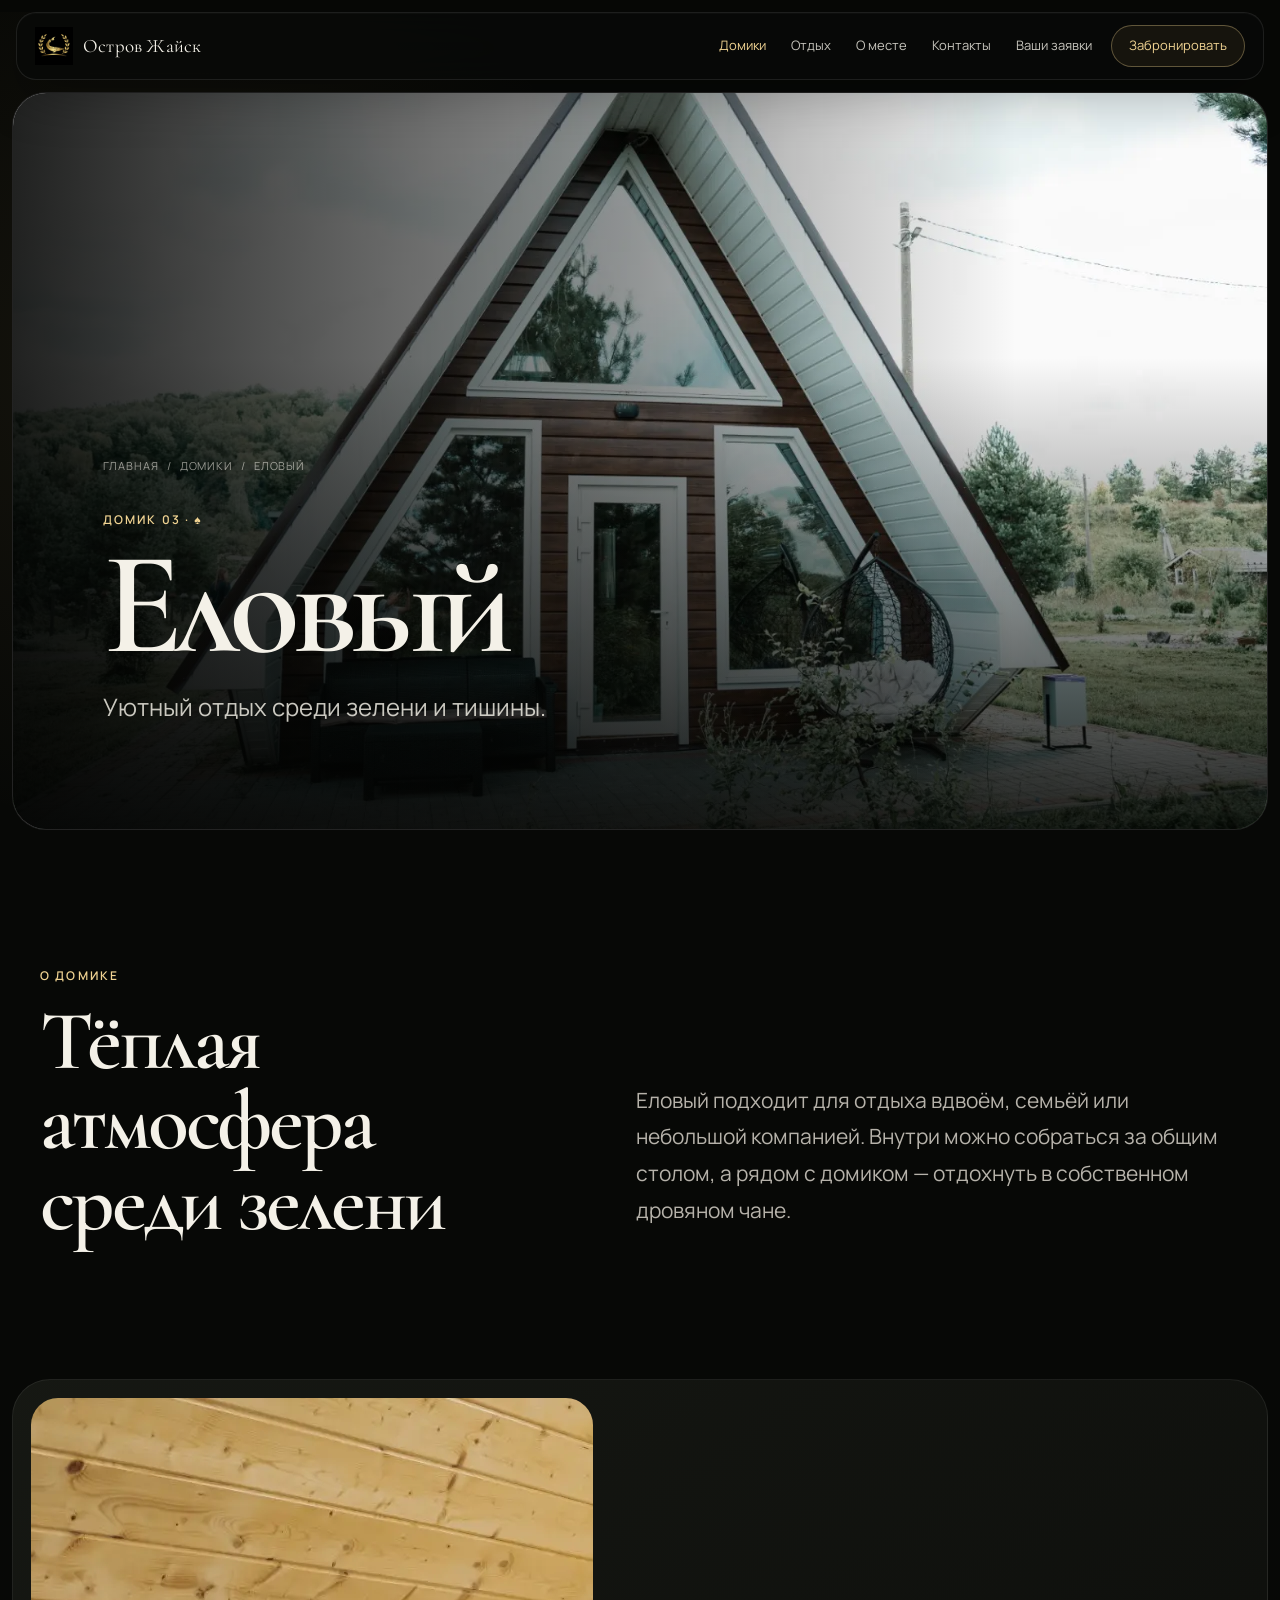
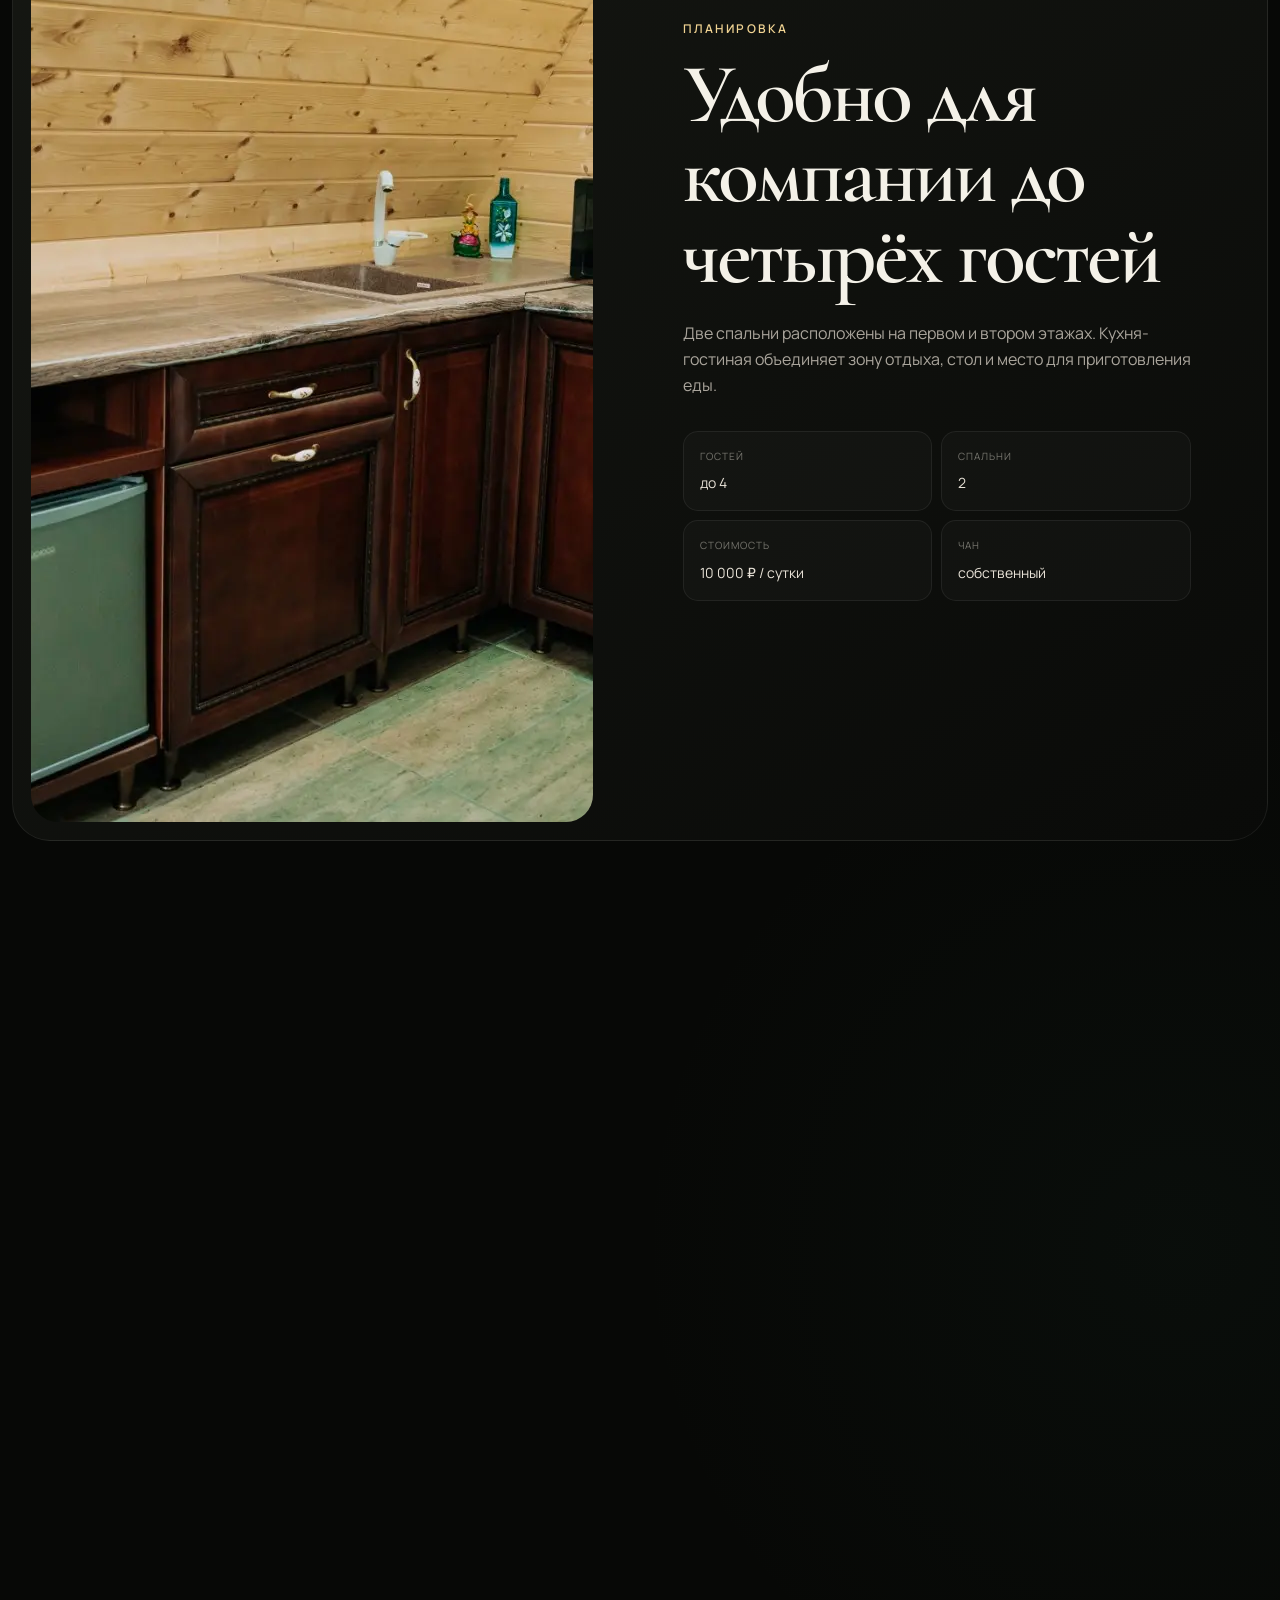
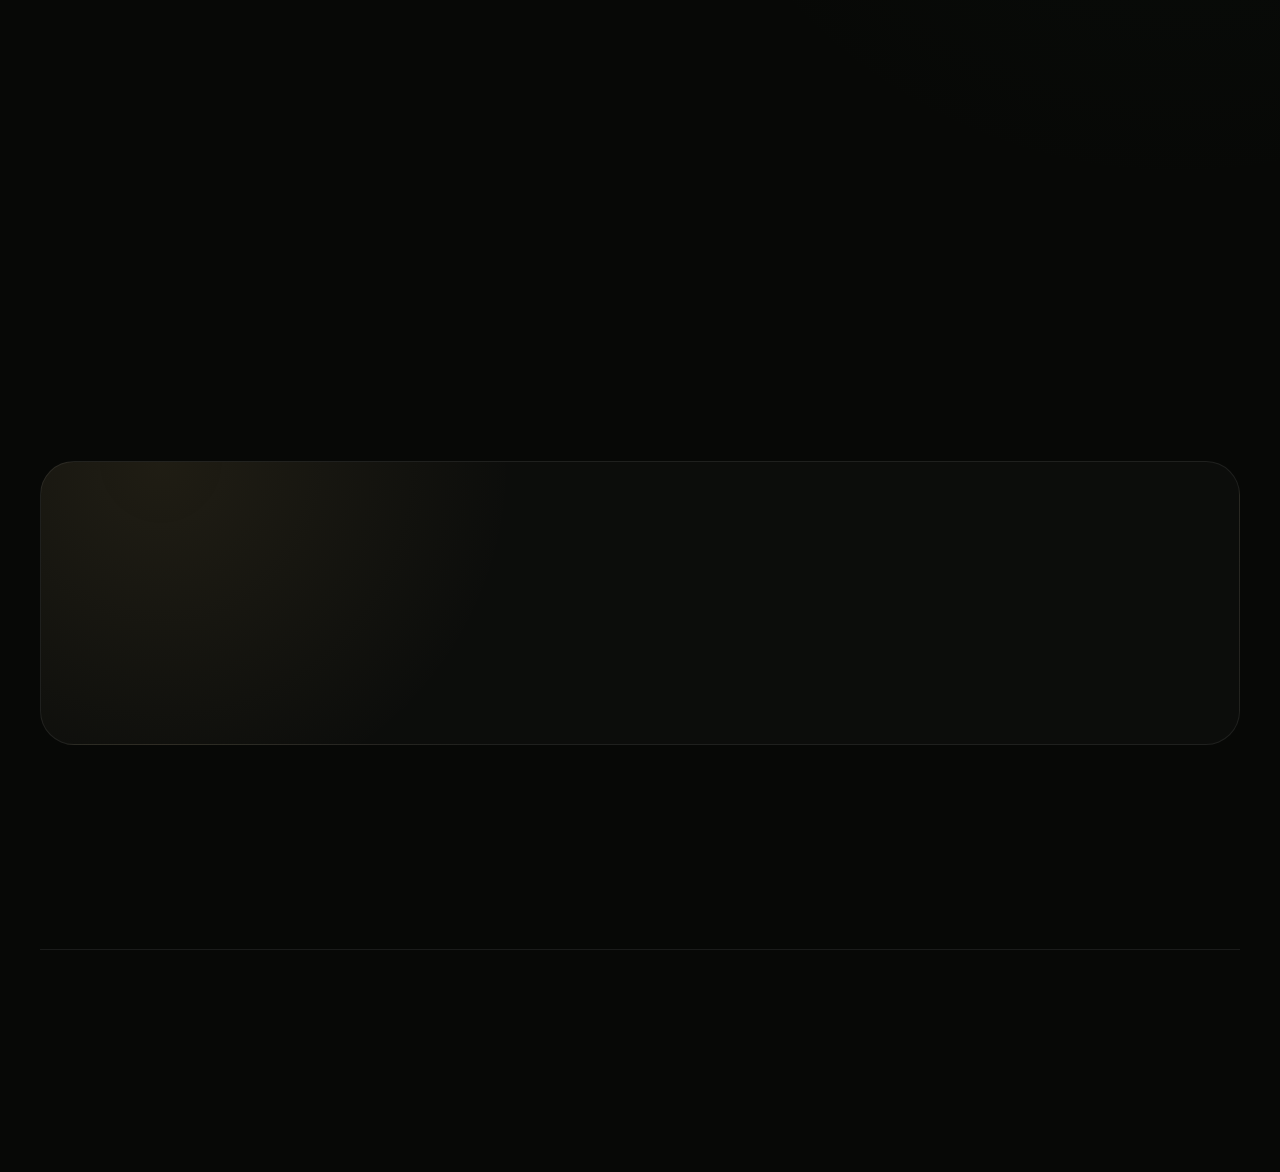
==== commit f343cac6: "Add Yandex Maps address link to house-elovy.html" ====
--- a/house-elovy.html
+++ b/house-elovy.html
@@ -2,6 +2,20 @@
 <html lang="ru">
 
 <head>
+  <meta charset="utf-8">
+
+  <!-- Yandex.Metrika counter -->
+  <script type="text/javascript">
+    (function(m,e,t,r,i,k,a){
+        m[i]=m[i]||function(){(m[i].a=m[i].a||[]).push(arguments)};
+        m[i].l=1*new Date();
+        for (var j = 0; j < document.scripts.length; j++) {if (document.scripts[j].src === r) { return; }}
+        k=e.createElement(t),a=e.getElementsByTagName(t)[0],k.async=1,k.src=r,a.parentNode.insertBefore(k,a)
+    })(window, document,'script','https://mc.yandex.ru/metrika/tag.js?id=111932281', 'ym');
+
+    ym(111932281, 'init', {ssr:true, webvisor:true, clickmap:true, ecommerce:"dataLayer", referrer: document.referrer, url: location.href, accurateTrackBounce:true, trackLinks:true});
+  </script>
+  <!-- /Yandex.Metrika counter -->
   <!-- Google Tag Manager -->
   <script>
     (function(w,d,s,l,i){w[l]=w[l]||[];w[l].push({'gtm.start':
@@ -12,7 +26,6 @@
   </script>
   <!-- End Google Tag Manager -->
 
-  <meta charset="utf-8">
   <meta name="viewport" content="width=device-width, initial-scale=1">
   <meta name="theme-color" content="#070806">
   <meta name="description" content="Домик Еловый в Острове Жайск: фотографии, планировка, оснащение и заявка на бронирование.">
@@ -29,10 +42,14 @@
   <meta property="og:image" content="https://www.xn--80admnftapige.xn--p1ai/assets/aframe-front-new.webp">
   <script>document.documentElement.classList.add('js');</script>
   <title>Домик Еловый — Остров Жайск</title>
-  <link rel="stylesheet" href="styles.css?v=17">
+  <link rel="stylesheet" href="styles.css?v=20">
 </head>
 
 <body class="house-page house-page-elovy">
+
+  <!-- Yandex.Metrika counter -->
+  <noscript><div><img src="https://mc.yandex.ru/watch/111932281" style="position:absolute; left:-9999px;" alt="" /></div></noscript>
+  <!-- /Yandex.Metrika counter -->
   <!-- Google Tag Manager (noscript) -->
   <noscript><iframe src="https://www.googletagmanager.com/ns.html?id=GTM-5MGHRWXW"
     height="0" width="0" style="display:none;visibility:hidden" title="Google Tag Manager"></iframe></noscript>
@@ -132,10 +149,33 @@
   </main>
 
   <footer>
-    <div class="brand"><img src="assets/logo.webp" alt=""><span>Остров Жайск</span></div>
-    <a href="tel:+79200540303">+7&nbsp;920&nbsp;054&#8209;03&#8209;03</a>
-  </footer>
-  <script src="script.js?v=14"></script>
+  <div class="brand">
+    <img src="assets/logo.webp" alt="">
+    <span>Остров Жайск</span>
+  </div>
+
+  <div class="footer-contacts" aria-label="Контакты">
+    <a class="footer-phone" href="tel:+79200540303">
+      +7&nbsp;920&nbsp;054&#8209;03&#8209;03
+    </a>
+    <a class="footer-email" href="mailto:kostantinp81@gmail.com">
+      kostantinp81@gmail.com
+    </a>
+    <a
+      class="footer-map-link"
+      href="https://yandex.ru/maps/org/ostrov_zhaysk/136532600219/"
+      target="_blank"
+      rel="noopener noreferrer"
+      data-ym-goal="yandex_maps_click"
+      aria-label="Открыть Остров Жайск в Яндекс Картах, территория СХ0002055, участок 17"
+    >
+      <span>Открыть в Яндекс Картах</span>
+      <small>тер. СХ0002055, участок 17</small>
+    </a>
+    <span class="footer-copy">© 2026</span>
+  </div>
+</footer>
+  <script src="script.js?v=15"></script>
 </body>
 
 </html>
--- a/styles.css
+++ b/styles.css
@@ -1492,198 +1492,6 @@
 
   transform:
     translateY(-2px) scale(1.025);
-
-}
-
-
-/* Золотая гравировка, которая покрывается медной патиной. */
-.oxidation-ornament {
-
-  position:
-    fixed;
-
-  z-index:
-    1200;
-
-  width:
-    118px;
-
-  height:
-    118px;
-
-  color:
-    #e4bd63;
-
-  pointer-events:
-    none;
-
-  transform-origin:
-    center;
-
-  animation:
-    oxidation-bloom 1.15s cubic-bezier(0.2, 0.72, 0.2, 1) forwards;
-
-}
-
-
-.oxidation-ornament svg {
-
-  width:
-    100%;
-
-  height:
-    100%;
-
-  overflow:
-    visible;
-
-  filter:
-    drop-shadow(0 0 8px currentColor);
-
-  transform:
-    rotate(-10deg);
-
-  animation:
-    oxidation-turn 1.15s ease-out forwards;
-
-}
-
-
-.oxidation-ring,
-.oxidation-leaf,
-.oxidation-curl {
-
-  fill:
-    none;
-
-  stroke:
-    currentColor;
-
-  stroke-linecap:
-    round;
-
-  stroke-linejoin:
-    round;
-
-  vector-effect:
-    non-scaling-stroke;
-
-}
-
-
-.oxidation-ring {
-
-  stroke-width:
-    0.9;
-
-  stroke-dasharray:
-    5 5;
-
-}
-
-
-.oxidation-ring-inner {
-
-  stroke-dasharray:
-    2 4;
-
-}
-
-
-.oxidation-leaf {
-
-  stroke-width:
-    1.15;
-
-}
-
-
-.oxidation-leaf path:first-child {
-
-  fill:
-    currentColor;
-
-  fill-opacity:
-    0.1;
-
-}
-
-
-.oxidation-curl {
-
-  stroke-width:
-    1.25;
-
-  stroke-dasharray:
-    42;
-
-  stroke-dashoffset:
-    42;
-
-  animation:
-    oxidation-carve 0.75s 0.08s ease-out forwards;
-
-}
-
-
-.oxidation-core {
-
-  fill:
-    currentColor;
-
-}
-
-
-@keyframes oxidation-bloom {
-
-  0% {
-    opacity: 0;
-    color: #e8c56f;
-    transform: translate(-50%, -50%) scale(0.28);
-  }
-
-  28% {
-    opacity: 0.92;
-    color: #edcf7c;
-  }
-
-  62% {
-    opacity: 0.82;
-    color: #a4a263;
-  }
-
-  82% {
-    opacity: 0.58;
-    color: #4e8b76;
-  }
-
-  100% {
-    opacity: 0;
-    color: #2f7467;
-    transform: translate(-50%, -50%) scale(1.18);
-  }
-
-}
-
-
-@keyframes oxidation-turn {
-
-  from {
-    transform: rotate(-12deg);
-  }
-
-  to {
-    transform: rotate(7deg);
-  }
-
-}
-
-
-@keyframes oxidation-carve {
-
-  to {
-    stroke-dashoffset: 0;
-  }
 
 }
 
@@ -4498,36 +4306,127 @@
   }
 }
 
+/* На телефонах все варианты отдыха имеют одинаковый визуальный вес. */
+@media (max-width: 900px) {
+  .rest .feature-grid {
+    grid-template-columns: 1fr;
+    grid-template-rows: auto;
+    gap: 16px;
+  }
+
+  .rest .feature-grid article,
+  .rest .feature-grid article:first-child,
+  .rest .feature-grid article:not(:first-child),
+  .rest .feature-grid article.feature-compact {
+    display: flex;
+    flex-direction: column;
+    justify-content: flex-start;
+    min-height: 0;
+    margin: 0;
+    padding: 10px 10px 22px;
+    border: 1px solid rgba(255, 255, 255, 0.075);
+    border-radius: 24px;
+    background: rgba(255, 255, 255, 0.025);
+  }
+
+  .rest .feature-grid article > img,
+  .rest .feature-grid article:first-child > img,
+  .rest .feature-grid article.feature-compact > img {
+    width: 100%;
+    height: clamp(190px, 48vw, 260px);
+    aspect-ratio: 16 / 9;
+    margin: 0 0 18px;
+    object-fit: cover;
+    border-radius: 17px;
+  }
+
+  .rest .feature-grid article h3,
+  .rest .feature-grid article p,
+  .rest .feature-grid article:first-child h3,
+  .rest .feature-grid article:first-child p {
+    margin-right: 8px;
+    margin-left: 8px;
+  }
+
+  .rest .feature-grid article h3,
+  .rest .feature-grid article.feature-compact h3 {
+    margin-bottom: 8px;
+    font-size: clamp(28px, 7vw, 36px);
+  }
+
+  .rest .feature-grid article p,
+  .rest .feature-grid article.feature-compact p {
+    font-size: 14px;
+    line-height: 1.6;
+  }
+}
+
 @media (prefers-reduced-motion: reduce) {
   .field-frame.is-tracing::after {
     animation: none;
     opacity: 0;
   }
-
-  .oxidation-ornament {
-    animation: oxidation-reduced 0.42s ease-out forwards;
-  }
-
-  .oxidation-ornament svg {
-    animation: none;
-  }
-}
-
-@keyframes oxidation-reduced {
-  0% {
-    opacity: 0;
-    color: #e8c56f;
-    transform: translate(-50%, -50%);
-  }
-
-  55% {
-    opacity: 0.7;
-    color: #8c9c68;
-  }
-
-  100% {
-    opacity: 0;
-    color: #2f7467;
-    transform: translate(-50%, -50%);
-  }
-}
+}
+
+/* =========================
+   КОНТАКТЫ В ПОДВАЛЕ
+   ========================= */
+
+.footer-contacts {
+  display: flex;
+  flex-direction: column;
+  align-items: flex-end;
+  gap: 7px;
+  text-align: right;
+}
+
+.footer-contacts a {
+  color: rgba(255, 255, 255, 0.82);
+  font-weight: 500;
+  text-decoration: none;
+  transition: color 0.2s ease;
+}
+
+.footer-contacts a:hover,
+.footer-contacts a:focus-visible {
+  color: var(--gold-light);
+}
+
+.footer-email {
+  font-size: 14px;
+}
+
+.footer-copy {
+  margin-top: 3px;
+  color: #777;
+  font-size: 12px;
+}
+
+@media (max-width: 600px) {
+  footer .footer-contacts {
+    width: 100%;
+    align-items: flex-start;
+    text-align: left;
+  }
+}
+
+.footer-map-link {
+  display: flex;
+  flex-direction: column;
+  align-items: flex-end;
+  gap: 2px;
+}
+
+.footer-map-link small {
+  color: rgba(255, 255, 255, 0.48);
+  font-size: 12px;
+  font-weight: 400;
+  line-height: 1.4;
+}
+
+@media (max-width: 600px) {
+  footer .footer-map-link {
+    align-items: flex-start;
+  }
+}
+
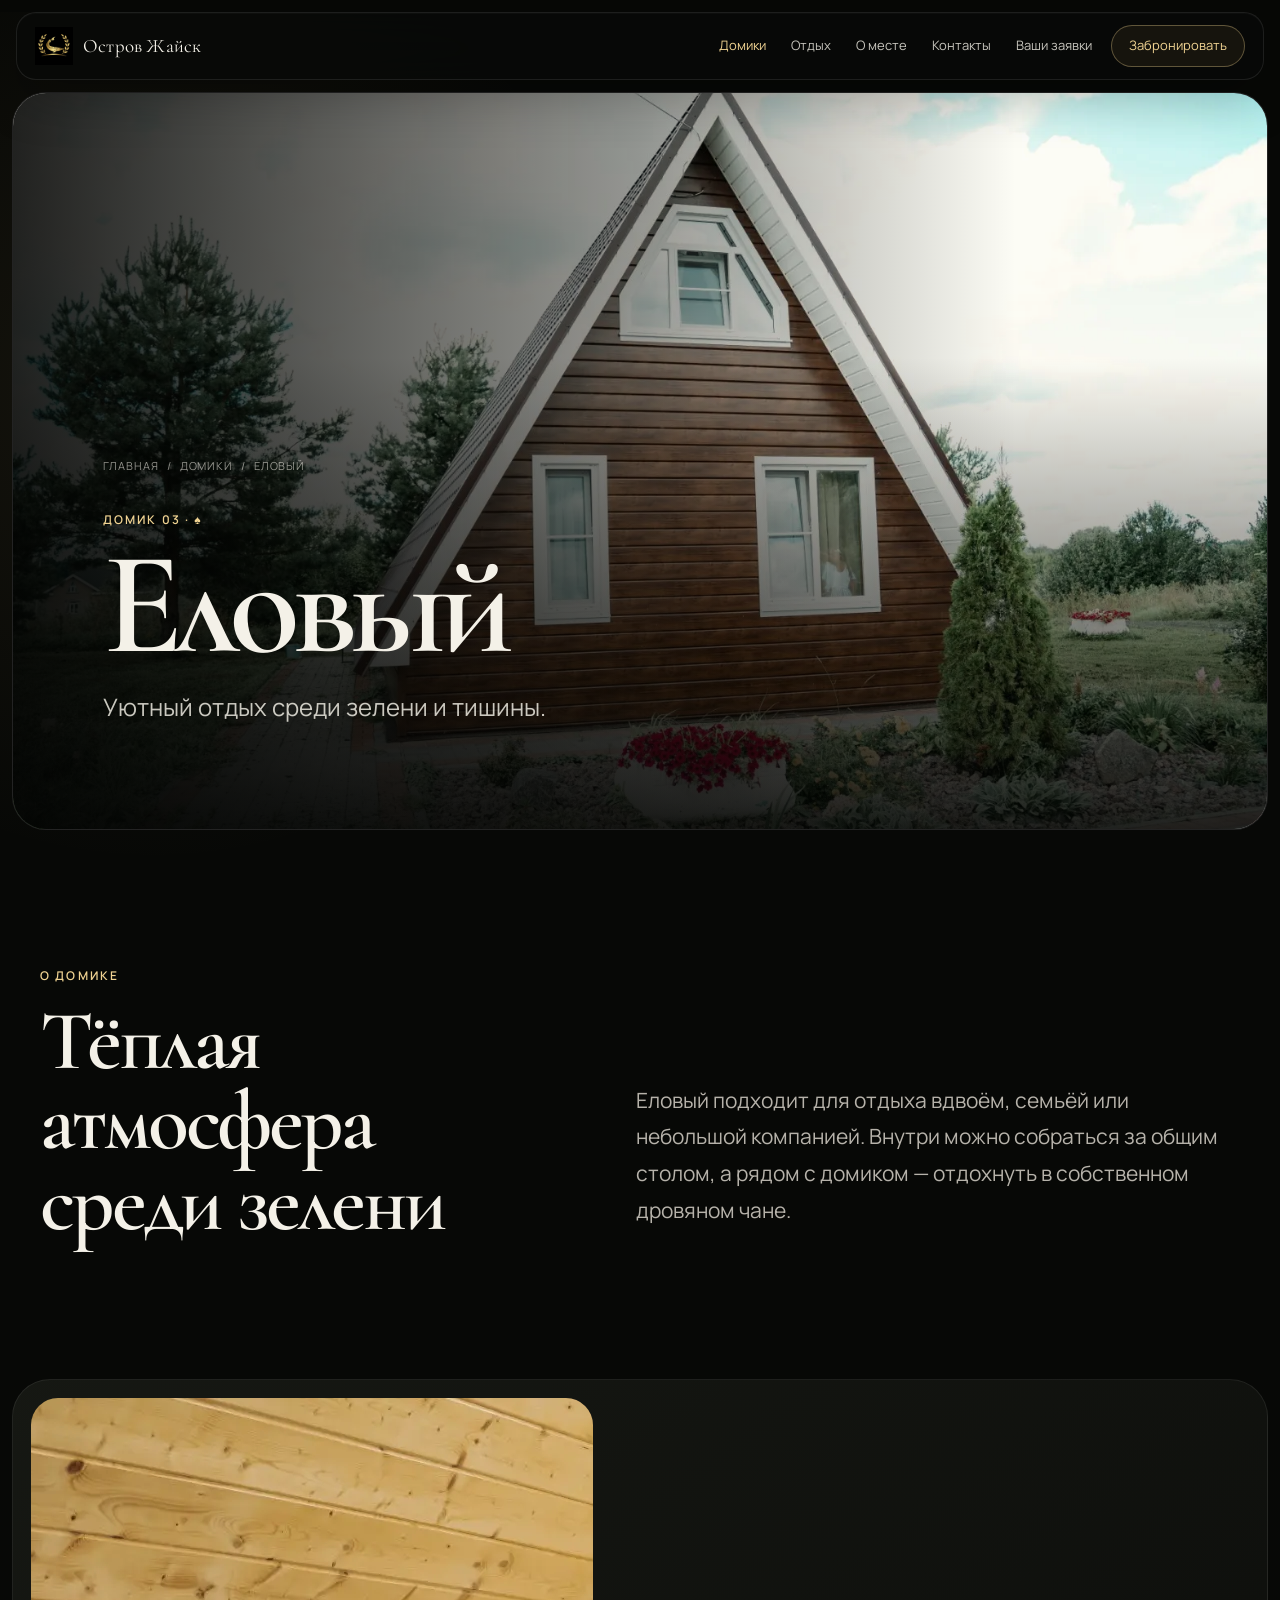
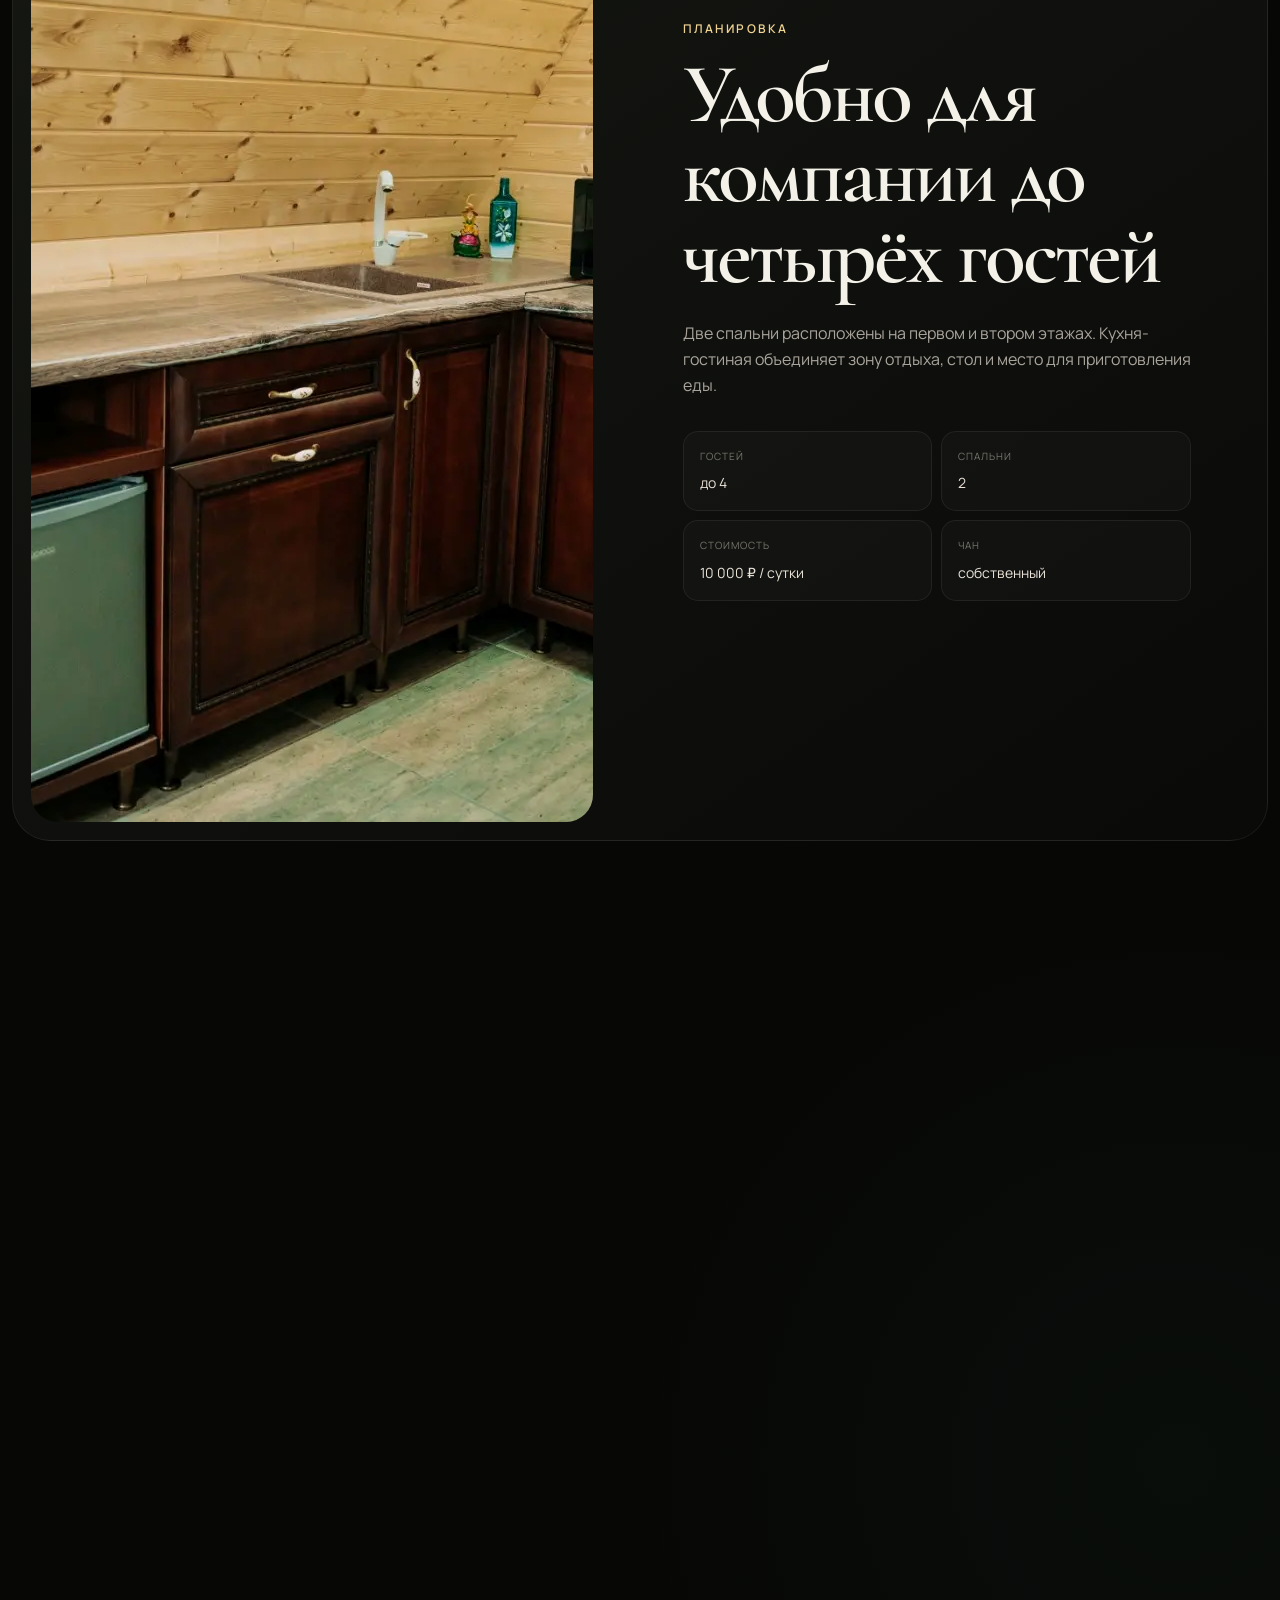
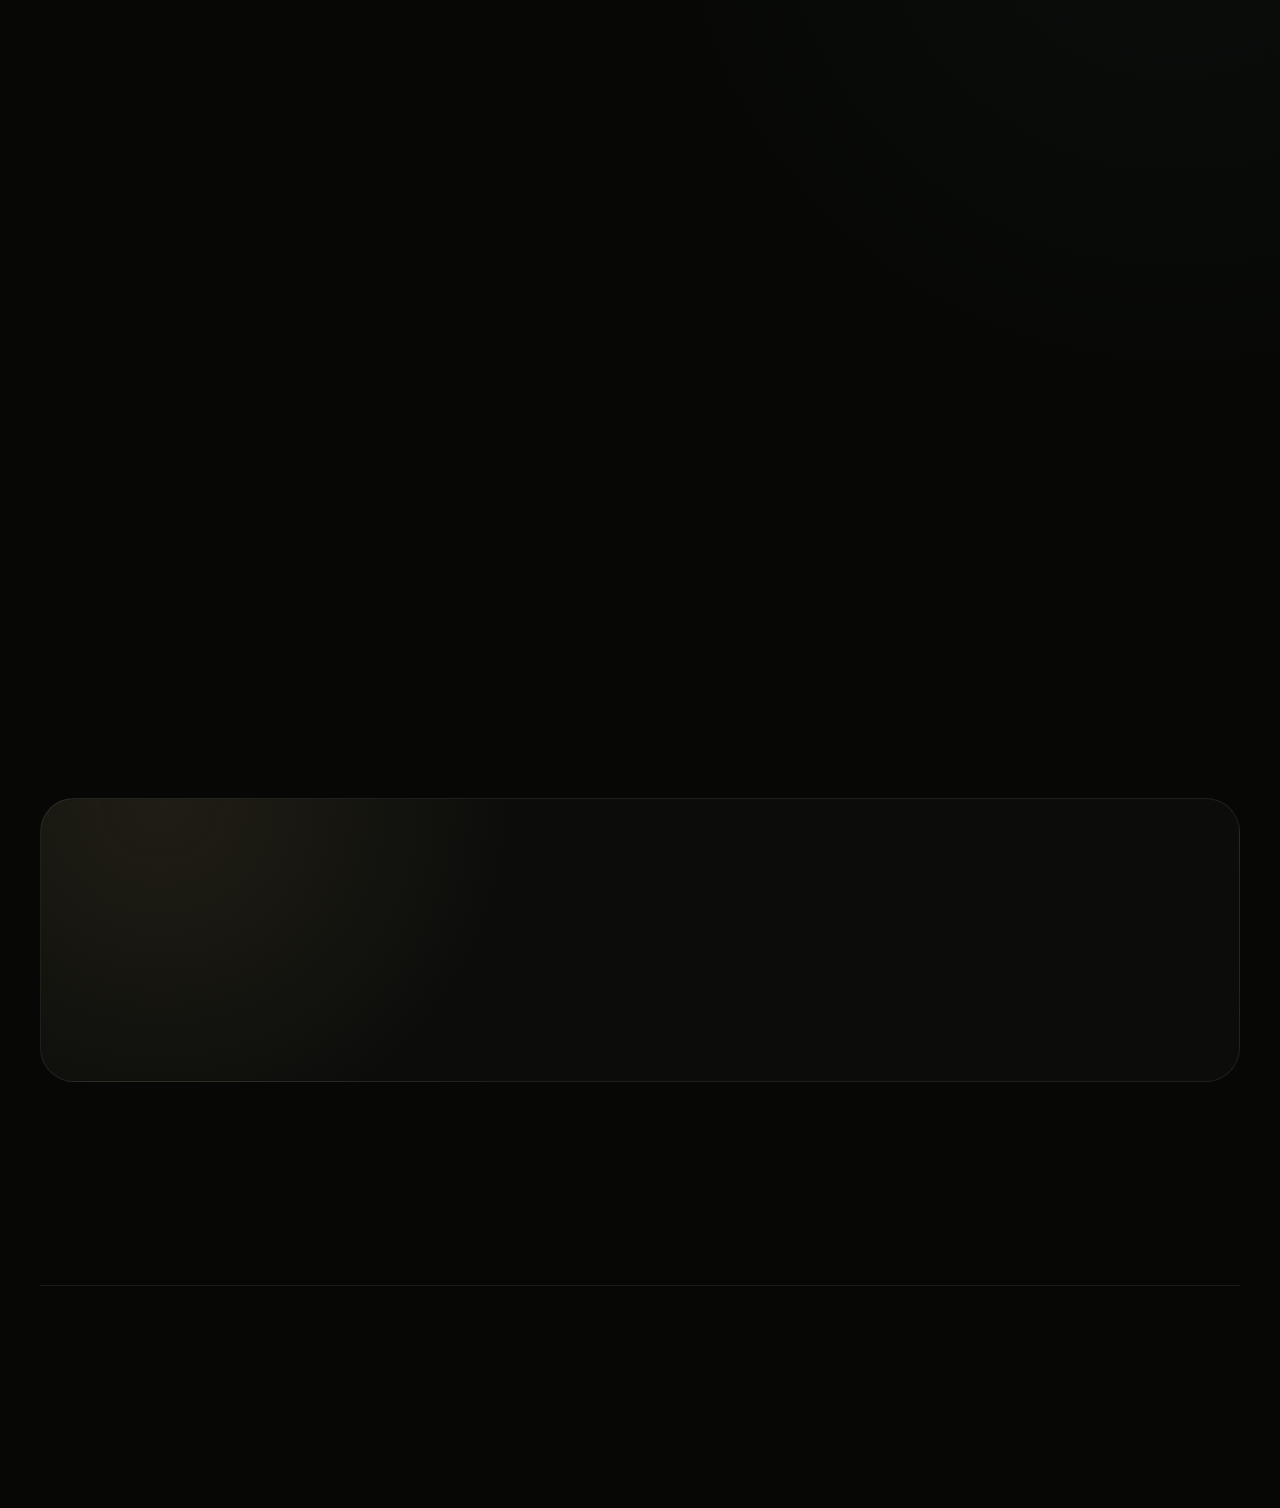
==== commit dc2b6324: "Warm photo palette and distinct house galleries" ====
--- a/house-elovy.html
+++ b/house-elovy.html
@@ -42,7 +42,7 @@
   <meta property="og:image" content="https://www.xn--80admnftapige.xn--p1ai/assets/aframe-front-new.webp">
   <script>document.documentElement.classList.add('js');</script>
   <title>Домик Еловый — Остров Жайск</title>
-  <link rel="stylesheet" href="styles.css?v=20">
+  <link rel="stylesheet" href="styles.css?v=21">
 </head>
 
 <body class="house-page house-page-elovy">
@@ -73,8 +73,8 @@
   <main id="houseContent" class="subpage-main">
     <section class="house-detail-hero">
       <img
-        src="assets/aframe-front-new.webp"
-        alt="Домик A-frame на территории базы отдыха"
+        src="assets/elovy-exterior-new.webp"
+        alt="Внешний вид домика «Еловый»"
         width="1536"
         height="1024"
         decoding="async"
@@ -132,9 +132,9 @@
     </section>
 
     <section class="section house-mini-gallery reveal" aria-label="Фотографии домика и отдыха">
-      <figure><img src="assets/hanging-chair-terrace-new.webp" alt="Подвесное кресло на террасе домика" width="1536" height="1024" loading="lazy" decoding="async"></figure>
-      <figure><img src="assets/bathroom-pro.webp" alt="Душ в домике" width="853" height="1280" loading="lazy" decoding="async"></figure>
-      <figure><img src="assets/barbecue-pro.webp" alt="Мангальная зона в беседке" width="1536" height="1024" loading="lazy" decoding="async"></figure>
+      <figure><img src="assets/bedroom-pro.webp" alt="Спальня домика «Еловый»" width="853" height="1280" loading="lazy" decoding="async"></figure>
+      <figure><img src="assets/bathroom-pro.webp" alt="Душ в домике «Еловый»" width="853" height="1280" loading="lazy" decoding="async"></figure>
+      <figure><img src="assets/hanging-chair-close-new.webp" alt="Подвесное кресло на террасе домика «Еловый»" width="853" height="1280" loading="lazy" decoding="async"></figure>
     </section>
 
     <section class="section house-detail-booking reveal">
--- a/styles.css
+++ b/styles.css
@@ -57,11 +57,33 @@
   --max: 1200px;
 
   --radius: 28px;
+
+  /* Единая тёплая обработка фотографий. Чтобы вернуть исходные тона,
+     достаточно удалить значение этой переменной и блок ниже. */
+  --photo-warmth:
+    sepia(0.11)
+    saturate(1.12)
+    brightness(0.98)
+    contrast(1.02);
 }
 
 
 * {
   box-sizing: border-box;
+}
+
+
+/* Тёплый тон применяется только к фотографиям, логотипы не затрагиваются. */
+.hero-bg,
+.card-photo img,
+.split > img,
+.photo-story-grid img,
+.feature-grid img,
+.house-catalog-photo img,
+.house-detail-hero > img,
+.house-detail-layout > img,
+.house-mini-gallery img {
+  filter: var(--photo-warmth);
 }
 
 
@@ -3846,7 +3868,7 @@
   position: relative;
   margin: 10px 10px 0;
   overflow: hidden;
-  aspect-ratio: 4 / 5;
+  aspect-ratio: 4 / 3;
   border-radius: 21px;
 }
 
@@ -3857,17 +3879,14 @@
   transition: transform 0.8s cubic-bezier(0.2, 0.75, 0.2, 1), filter 0.5s ease;
 }
 
-.house-catalog-photo-oksky img {
-  object-position: 43% center;
-}
-
+.house-catalog-photo-oksky img,
 .house-catalog-photo-elovy img {
-  object-position: 70% center;
+  object-position: center;
 }
 
 .house-catalog-card:hover img {
   transform: scale(1.035);
-  filter: saturate(1.06);
+  filter: var(--photo-warmth) saturate(1.04);
 }
 
 .house-catalog-photo::after {
@@ -3975,12 +3994,9 @@
   object-fit: cover;
 }
 
-.house-page-oksky .house-detail-hero > img {
-  object-position: 43% center;
-}
-
+.house-page-oksky .house-detail-hero > img,
 .house-page-elovy .house-detail-hero > img {
-  object-position: 70% center;
+  object-position: center;
 }
 
 .house-detail-shade {
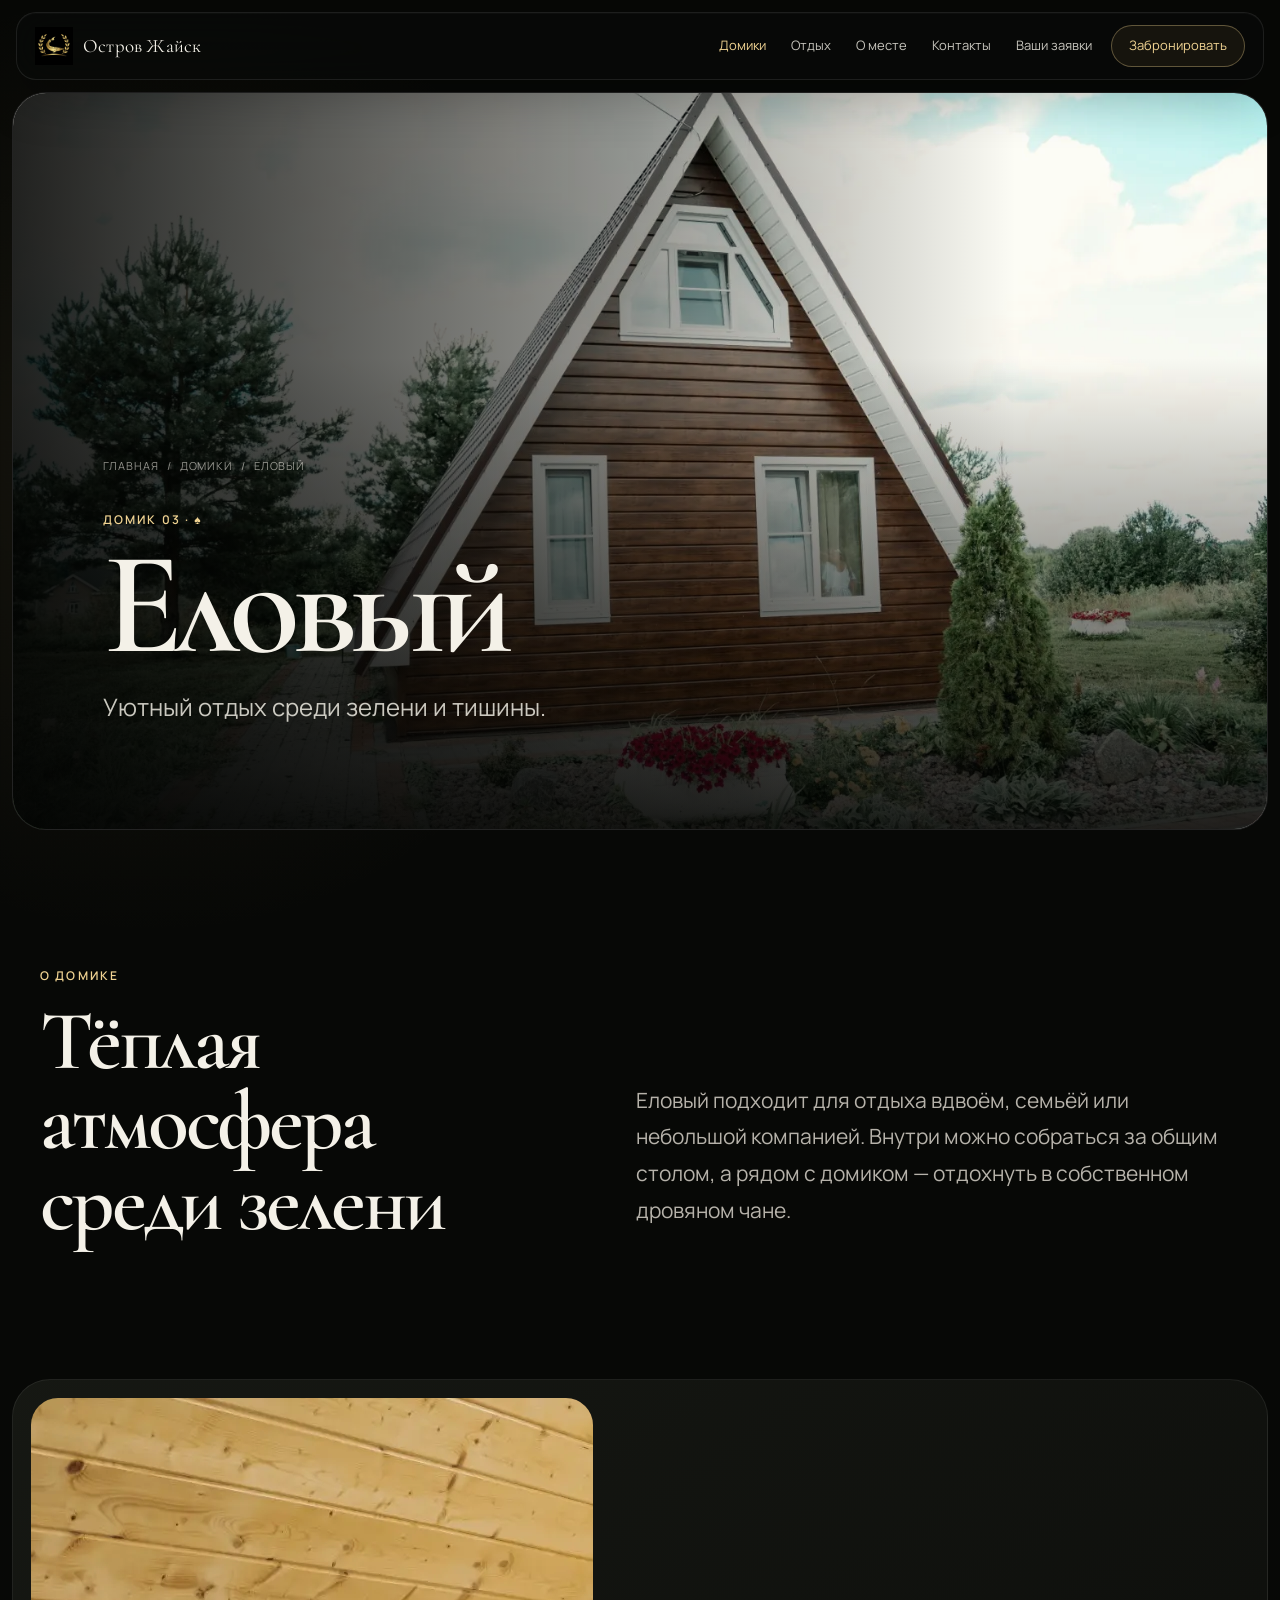
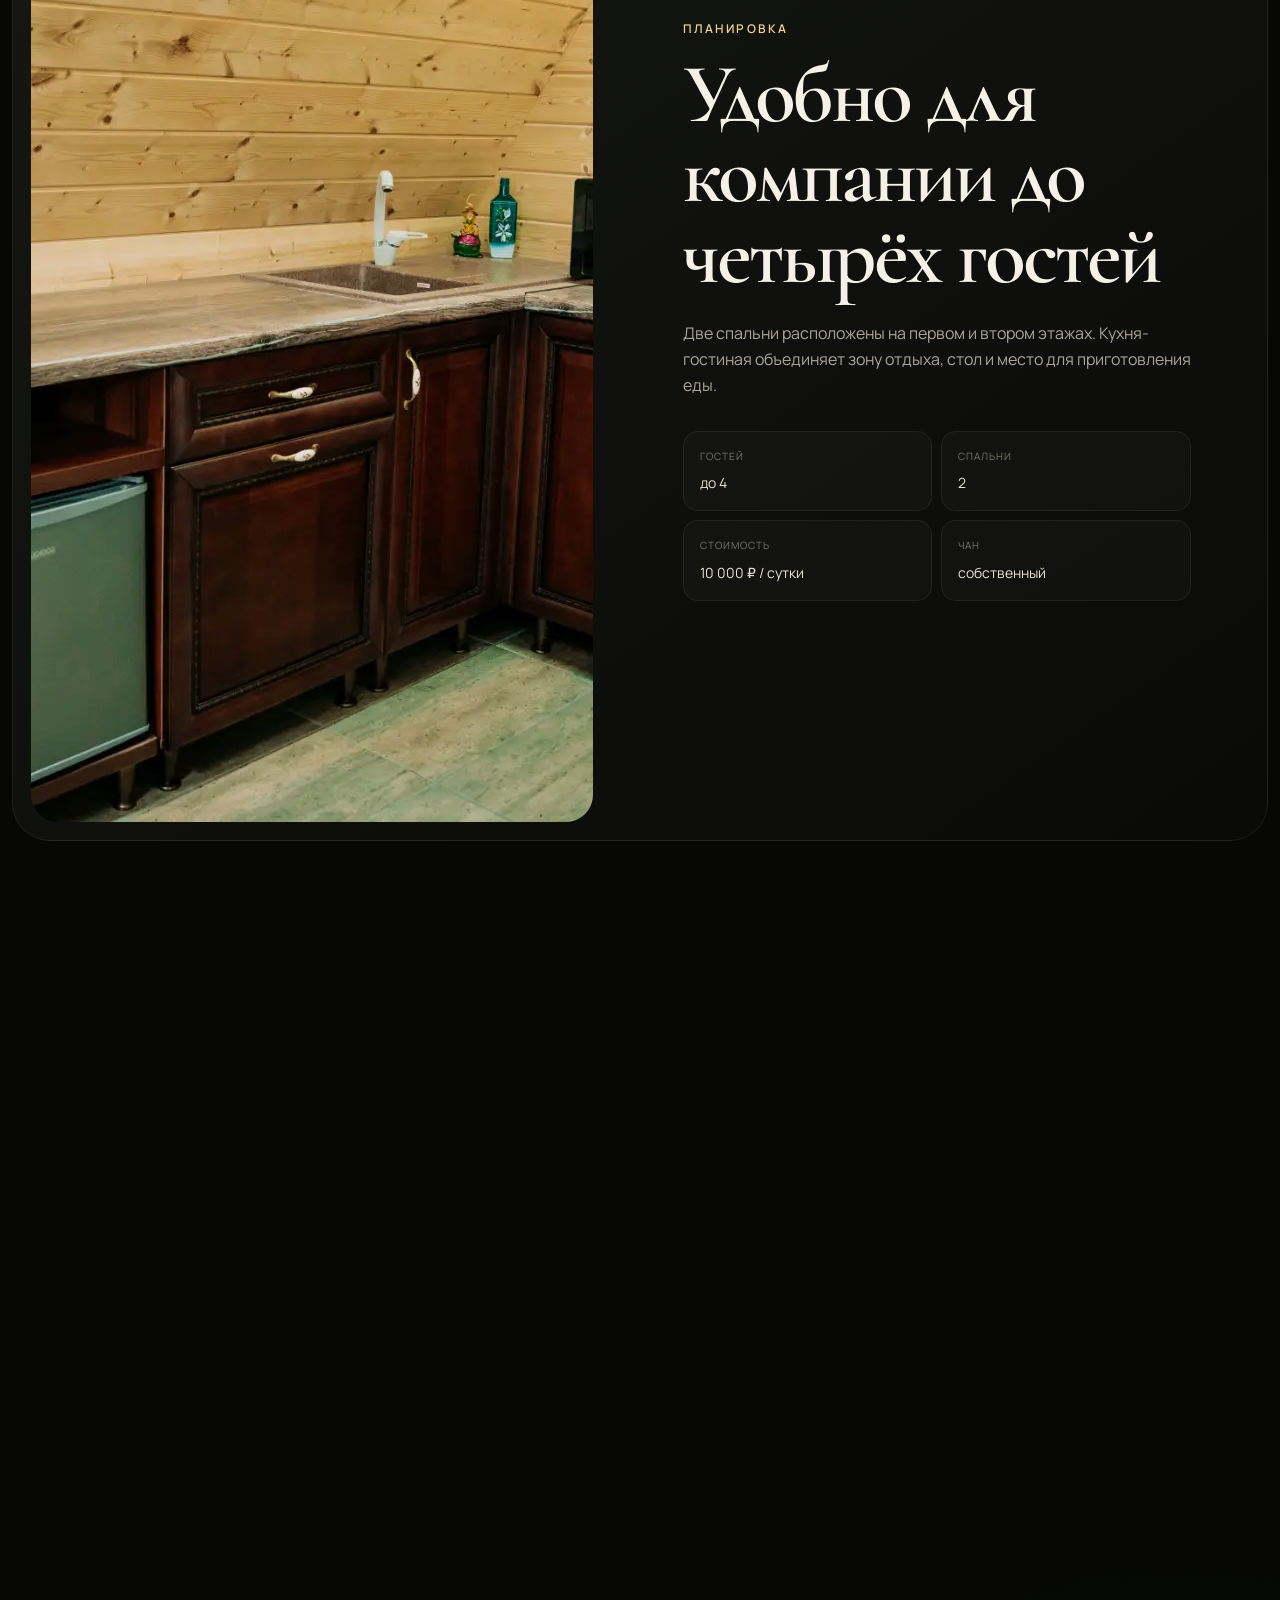
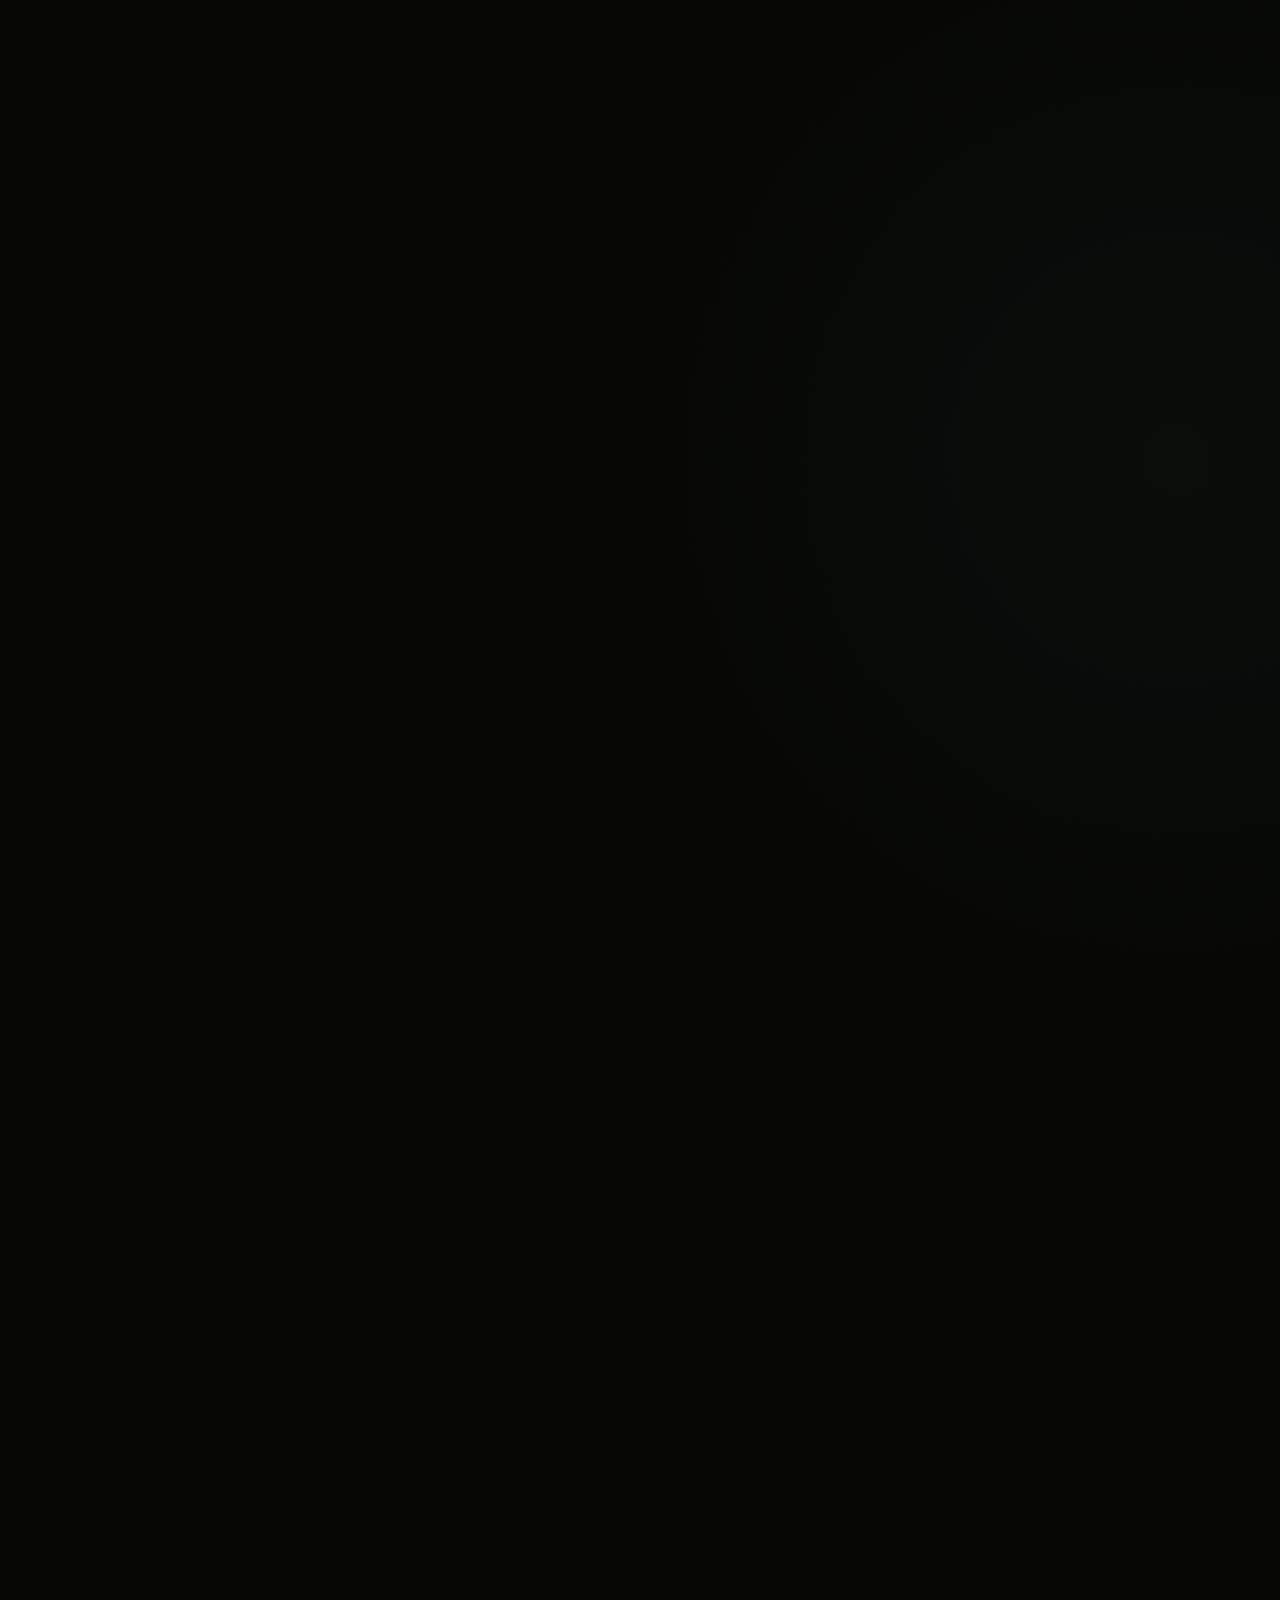
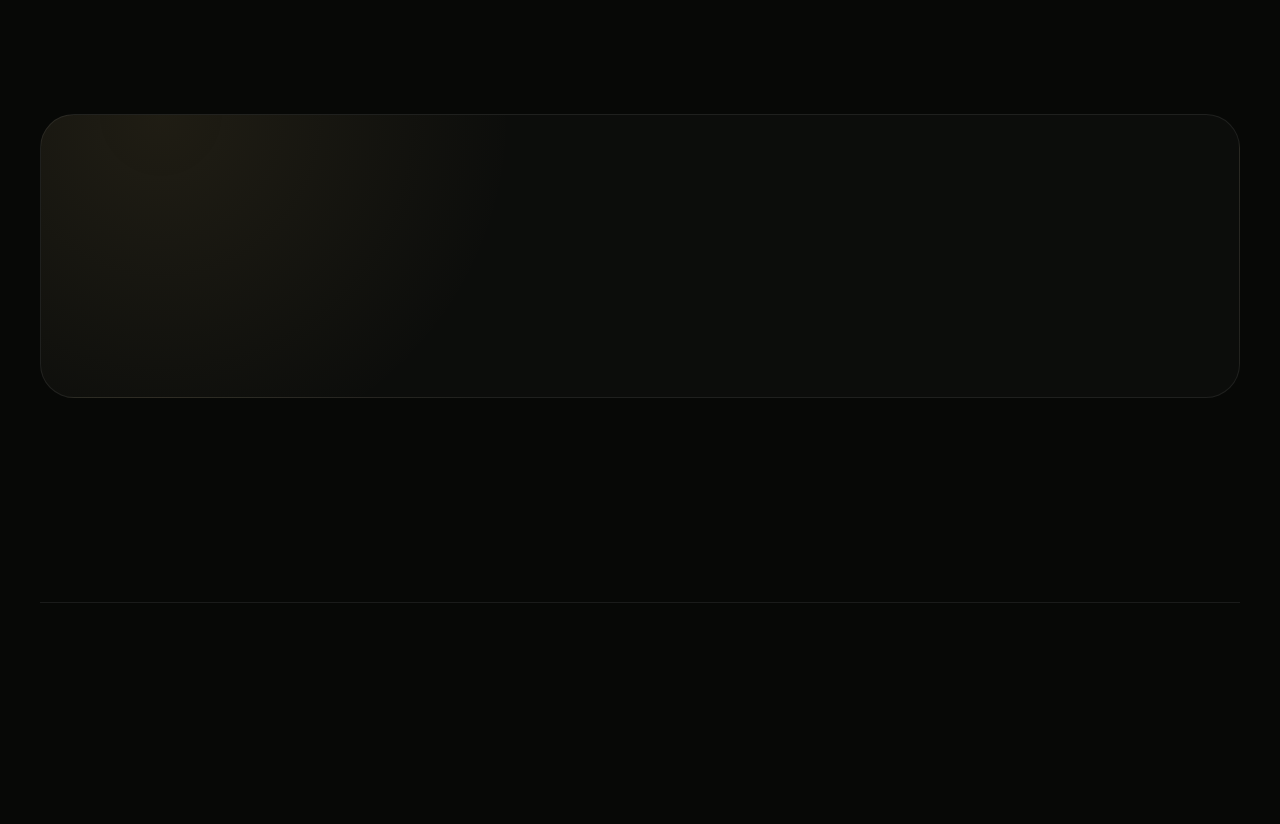
==== commit ba88d9a9: "Curate full photo experience across all house pages" ====
--- a/house-elovy.html
+++ b/house-elovy.html
@@ -42,7 +42,7 @@
   <meta property="og:image" content="https://www.xn--80admnftapige.xn--p1ai/assets/aframe-front-new.webp">
   <script>document.documentElement.classList.add('js');</script>
   <title>Домик Еловый — Остров Жайск</title>
-  <link rel="stylesheet" href="styles.css?v=21">
+  <link rel="stylesheet" href="styles.css?v=22">
 </head>
 
 <body class="house-page house-page-elovy">
@@ -131,10 +131,17 @@
       </ul>
     </section>
 
-    <section class="section house-mini-gallery reveal" aria-label="Фотографии домика и отдыха">
-      <figure><img src="assets/bedroom-pro.webp" alt="Спальня домика «Еловый»" width="853" height="1280" loading="lazy" decoding="async"></figure>
-      <figure><img src="assets/bathroom-pro.webp" alt="Душ в домике «Еловый»" width="853" height="1280" loading="lazy" decoding="async"></figure>
-      <figure><img src="assets/hanging-chair-close-new.webp" alt="Подвесное кресло на террасе домика «Еловый»" width="853" height="1280" loading="lazy" decoding="async"></figure>
+    <section class="section house-mini-gallery reveal" aria-labelledby="elovyGalleryTitle">
+      <div class="house-gallery-heading">
+        <p class="eyebrow">Фотографии</p>
+        <h2 id="elovyGalleryTitle">Еловый внутри и снаружи</h2>
+      </div>
+      <figure><img src="assets/bedroom-pro.webp" alt="Спальня под скатом крыши в домике «Еловый»" width="853" height="1280" loading="lazy" decoding="async"><figcaption>Спальня под скатом крыши</figcaption></figure>
+      <figure><img src="assets/interior-stairs-new.webp" alt="Лестница на второй уровень домика «Еловый»" width="1024" height="1536" loading="lazy" decoding="async"><figcaption>Планировка в два уровня</figcaption></figure>
+      <figure><img src="assets/linen-detail-new.webp" alt="Постельное бельё с символикой Острова Жайск" width="1024" height="1536" loading="lazy" decoding="async"><figcaption>Чистое постельное бельё</figcaption></figure>
+      <figure><img src="assets/hanging-chair-close-new.webp" alt="Подвесное кресло на террасе домика «Еловый»" width="853" height="1280" loading="lazy" decoding="async"><figcaption>Уголок для отдыха на террасе</figcaption></figure>
+      <figure><img src="assets/hot-tub-forest-new.webp" alt="Дровяной чан среди сосен рядом с домиком «Еловый»" width="1152" height="1536" loading="lazy" decoding="async"><figcaption>Чан в окружении сосен</figcaption></figure>
+      <figure><img src="assets/sunset-oka-new.webp" alt="Закат над Окой рядом с домиком «Еловый»" width="1536" height="1152" loading="lazy" decoding="async"><figcaption>Закаты над Окой</figcaption></figure>
     </section>
 
     <section class="section house-detail-booking reveal">
--- a/styles.css
+++ b/styles.css
@@ -569,7 +569,7 @@
 
   background:
     url(
-      "assets/aframe-front-new.webp"
+      "assets/sunset-oka-new.webp"
     )
     center 56%
     /
@@ -4150,23 +4150,77 @@
 
 .house-mini-gallery {
   display: grid;
-  grid-template-columns: 1.25fr 0.75fr 0.75fr;
+  grid-template-columns: repeat(12, minmax(0, 1fr));
   gap: 12px;
   width: min(calc(100% - 24px), calc(var(--max) + 84px));
   padding-block: 40px 120px;
 }
 
+.house-gallery-heading {
+  grid-column: 1 / -1;
+  display: grid;
+  grid-template-columns: minmax(0, 0.65fr) minmax(0, 1.35fr);
+  align-items: end;
+  gap: 36px;
+  margin-bottom: 24px;
+}
+
+.house-gallery-heading p,
+.house-gallery-heading h2 {
+  margin-bottom: 0;
+}
+
 .house-mini-gallery figure {
-  min-height: 420px;
+  position: relative;
+  grid-column: span 3;
+  min-height: 320px;
   margin: 0;
   overflow: hidden;
+  border: 1px solid rgba(255, 255, 255, 0.075);
   border-radius: 26px;
+  background: #10110e;
+}
+
+.house-mini-gallery figure:nth-of-type(1) {
+  grid-column: span 7;
+  min-height: 520px;
+}
+
+.house-mini-gallery figure:nth-of-type(2) {
+  grid-column: span 5;
+  min-height: 520px;
+}
+
+.house-mini-gallery figure::after {
+  content: "";
+  position: absolute;
+  inset: 48% 0 0;
+  z-index: 1;
+  pointer-events: none;
+  background: linear-gradient(to top, rgba(2, 3, 2, 0.82), transparent);
 }
 
 .house-mini-gallery img {
   width: 100%;
   height: 100%;
   object-fit: cover;
+  transition: transform 0.7s ease;
+}
+
+.house-mini-gallery figure:hover img {
+  transform: scale(1.025);
+}
+
+.house-mini-gallery figcaption {
+  position: absolute;
+  z-index: 2;
+  right: 20px;
+  bottom: 18px;
+  left: 20px;
+  color: rgba(244, 241, 232, 0.92);
+  font-size: 11px;
+  letter-spacing: 0.07em;
+  text-transform: uppercase;
 }
 
 .house-detail-booking {
@@ -4225,8 +4279,21 @@
     grid-template-columns: 1fr 1fr;
   }
 
-  .house-mini-gallery figure:first-child {
+  .house-gallery-heading {
     grid-column: 1 / -1;
+    grid-template-columns: 1fr;
+    gap: 10px;
+  }
+
+  .house-mini-gallery figure,
+  .house-mini-gallery figure:nth-of-type(2) {
+    grid-column: auto;
+    min-height: 360px;
+  }
+
+  .house-mini-gallery figure:nth-of-type(1) {
+    grid-column: 1 / -1;
+    min-height: 480px;
   }
 }
 
@@ -4309,9 +4376,10 @@
   }
 
   .house-mini-gallery figure,
-  .house-mini-gallery figure:first-child {
+  .house-mini-gallery figure:nth-of-type(1),
+  .house-mini-gallery figure:nth-of-type(2) {
     grid-column: auto;
-    min-height: 300px;
+    min-height: 330px;
     border-radius: 21px;
   }
 
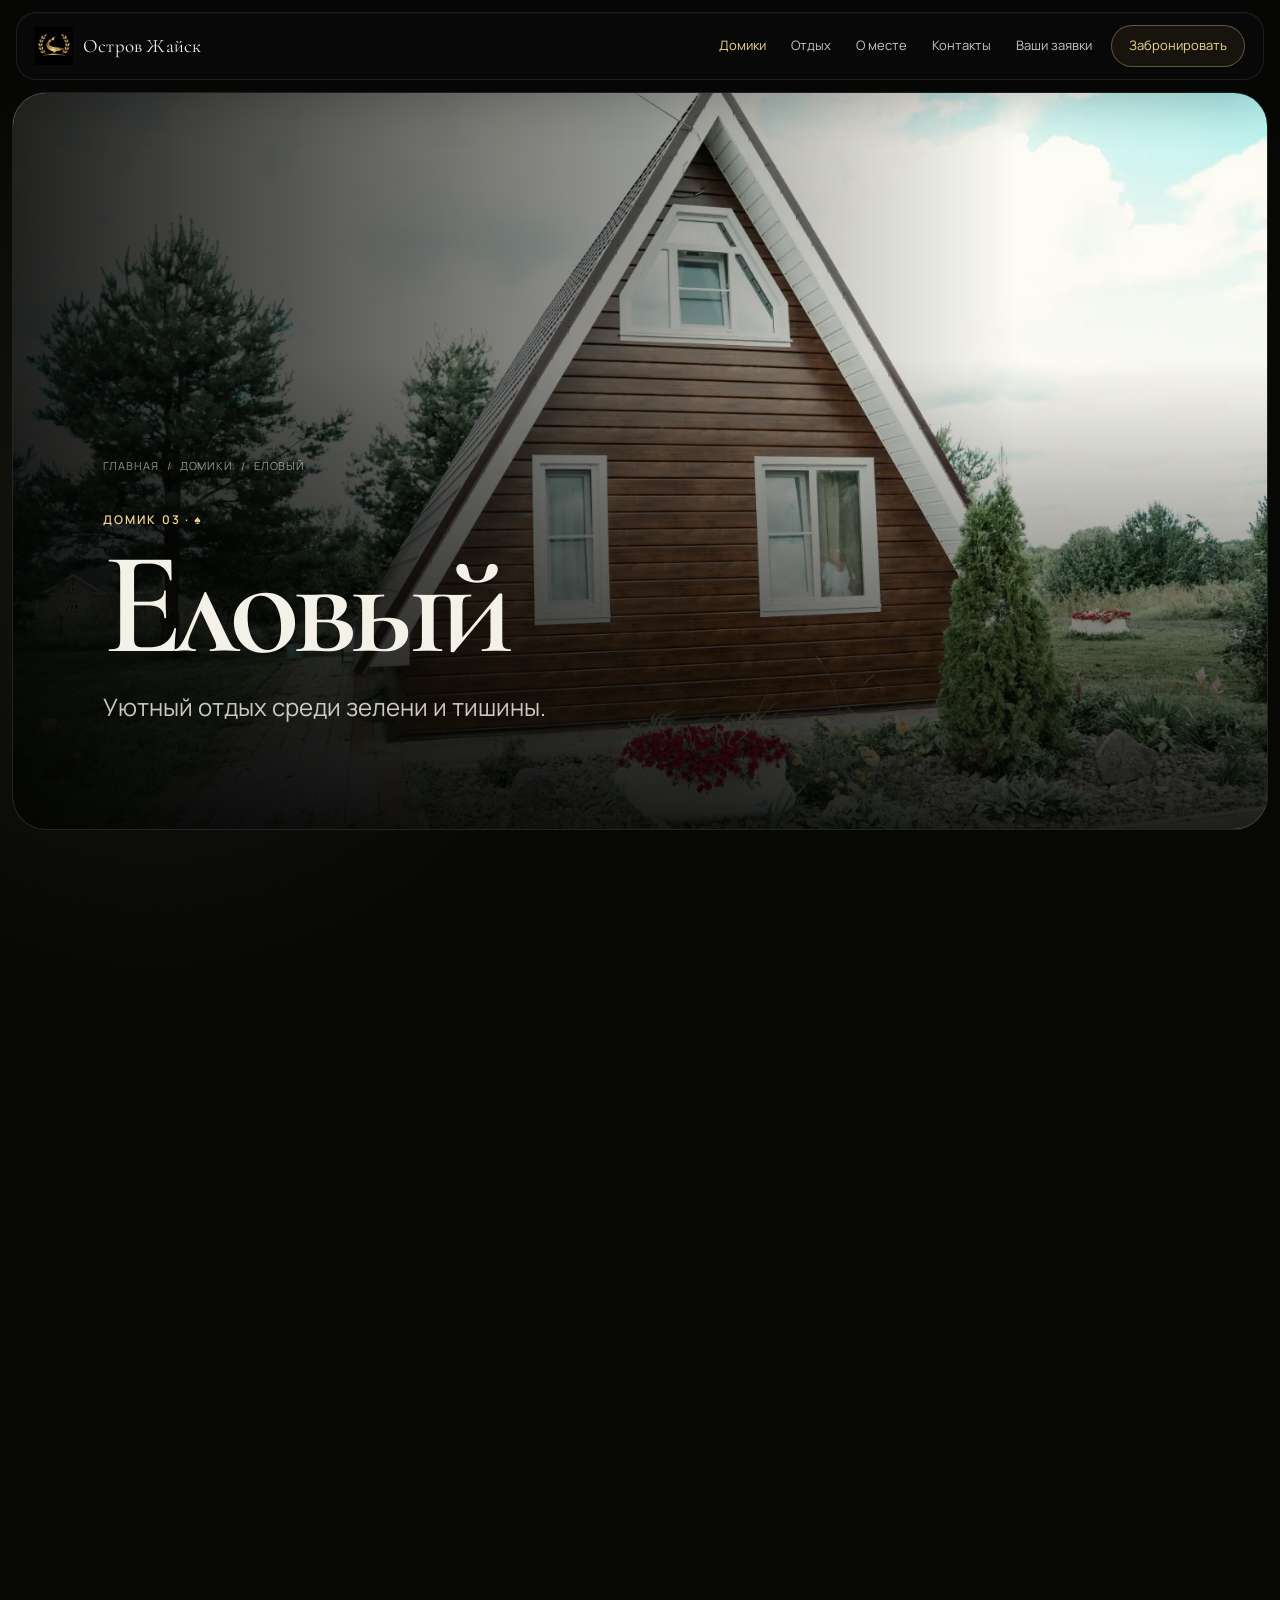
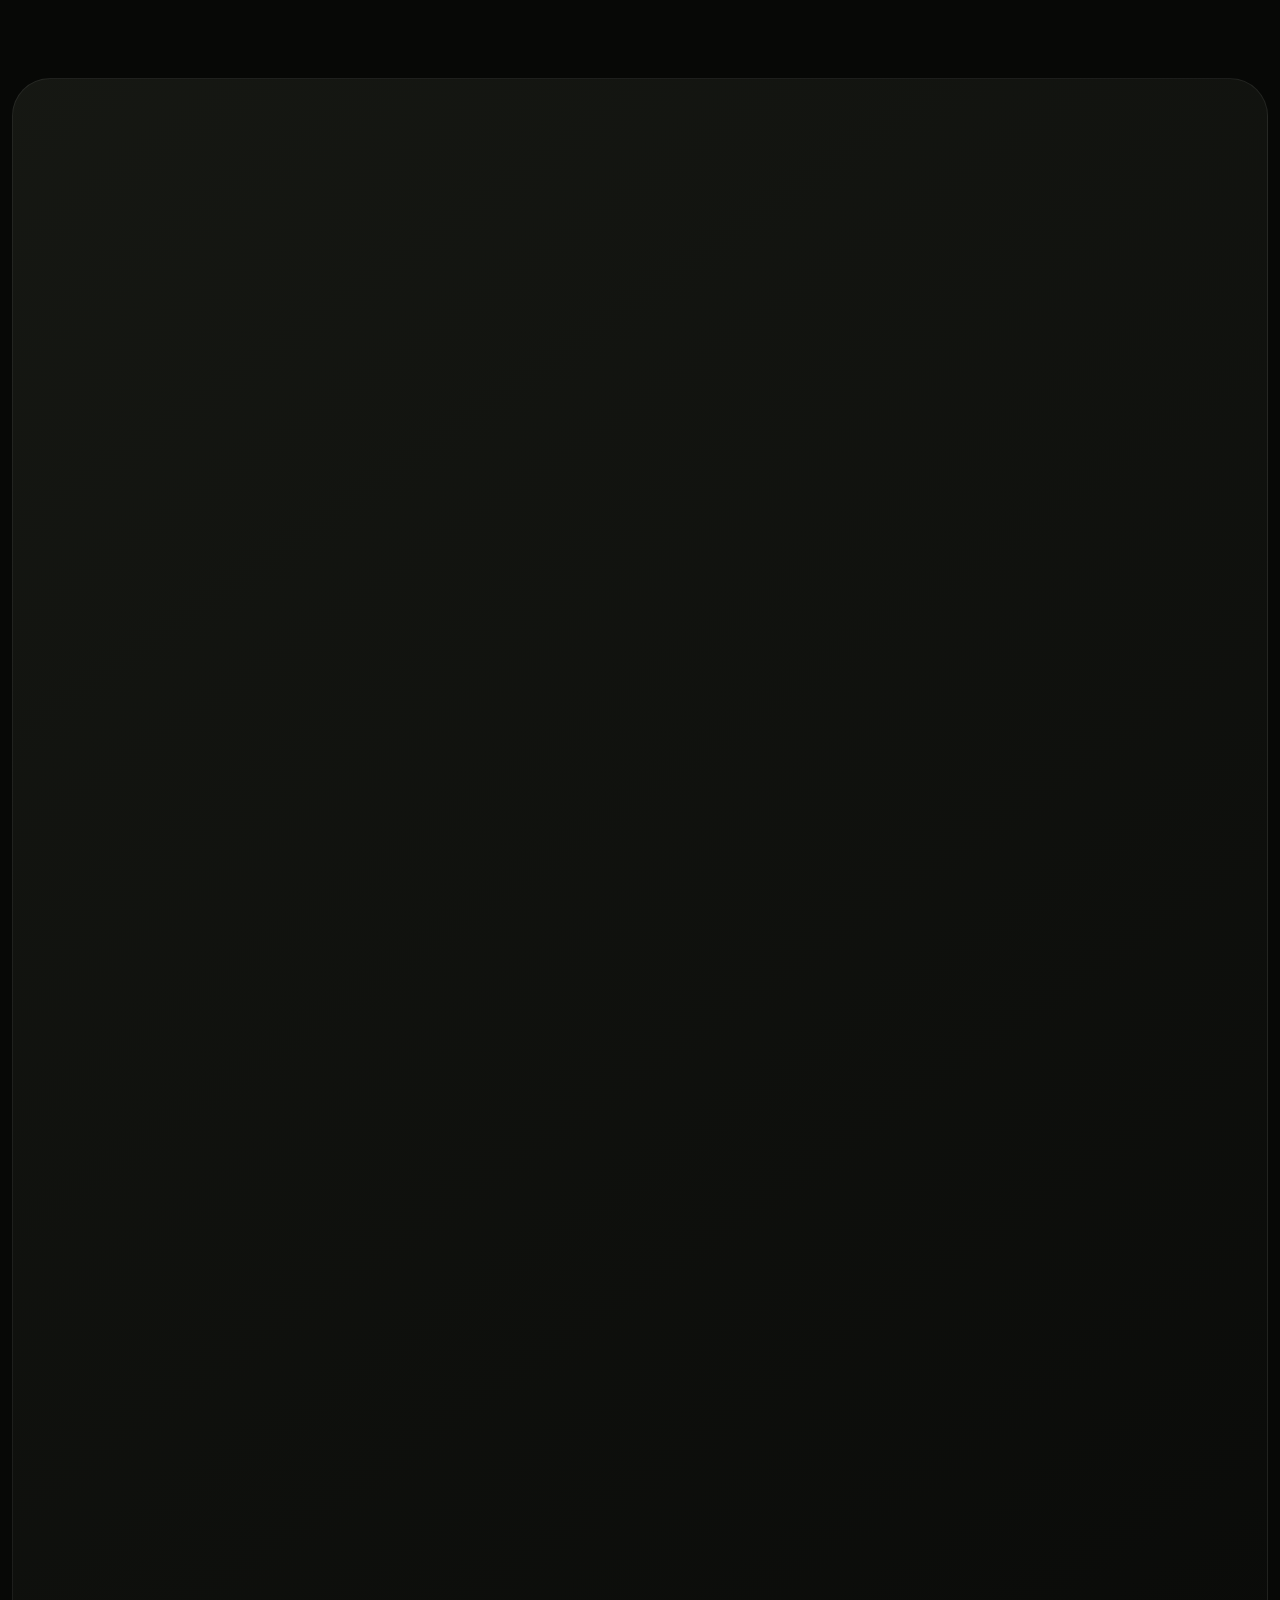
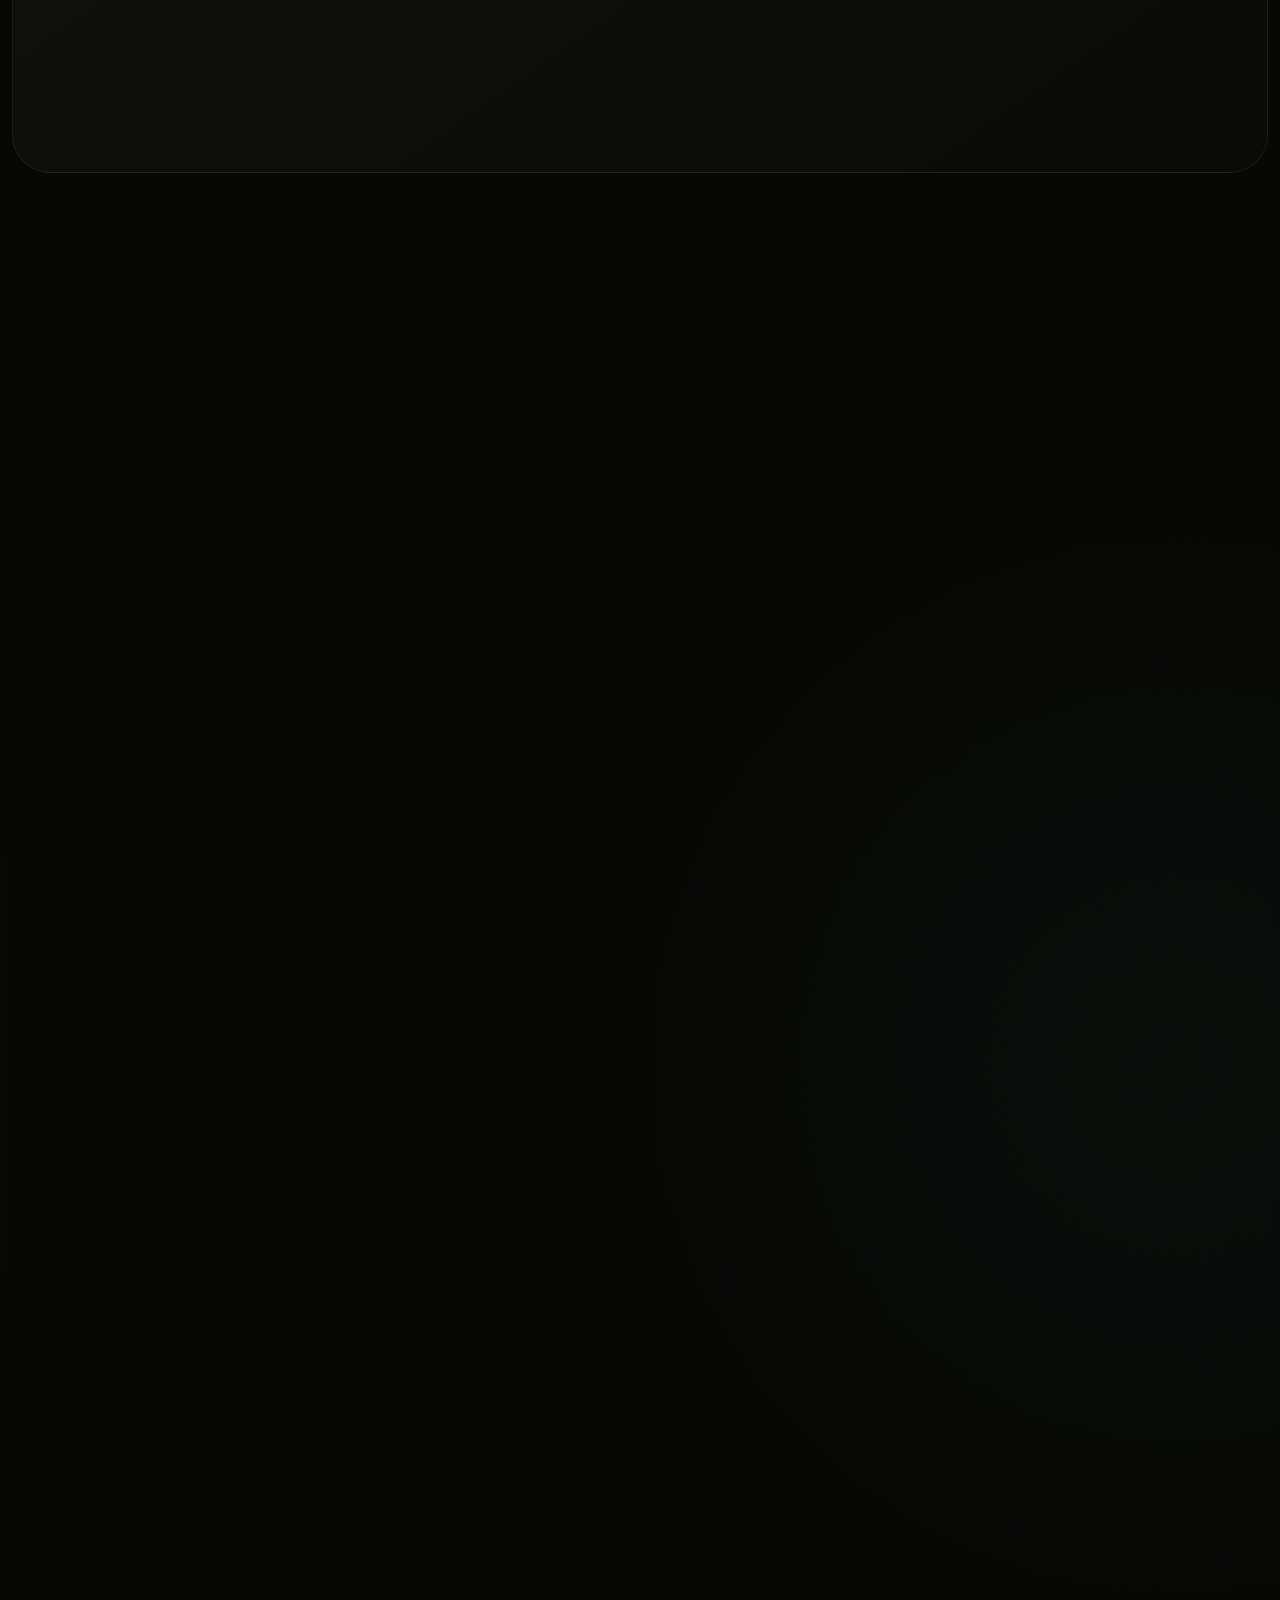
==== commit f1181d15: "Replace rejected photos with cleaner visual selection" ====
--- a/house-elovy.html
+++ b/house-elovy.html
@@ -140,7 +140,7 @@
       <figure><img src="assets/interior-stairs-new.webp" alt="Лестница на второй уровень домика «Еловый»" width="1024" height="1536" loading="lazy" decoding="async"><figcaption>Планировка в два уровня</figcaption></figure>
       <figure><img src="assets/linen-detail-new.webp" alt="Постельное бельё с символикой Острова Жайск" width="1024" height="1536" loading="lazy" decoding="async"><figcaption>Чистое постельное бельё</figcaption></figure>
       <figure><img src="assets/hanging-chair-close-new.webp" alt="Подвесное кресло на террасе домика «Еловый»" width="853" height="1280" loading="lazy" decoding="async"><figcaption>Уголок для отдыха на террасе</figcaption></figure>
-      <figure><img src="assets/hot-tub-forest-new.webp" alt="Дровяной чан среди сосен рядом с домиком «Еловый»" width="1152" height="1536" loading="lazy" decoding="async"><figcaption>Чан в окружении сосен</figcaption></figure>
+      <figure><img src="assets/aframe-garden-portrait-new.webp" alt="Домик «Еловый» среди сосен и цветников" width="1024" height="1536" loading="lazy" decoding="async"><figcaption>Домик среди сосен и цветов</figcaption></figure>
       <figure><img src="assets/sunset-oka-new.webp" alt="Закат над Окой рядом с домиком «Еловый»" width="1536" height="1152" loading="lazy" decoding="async"><figcaption>Закаты над Окой</figcaption></figure>
     </section>
 
